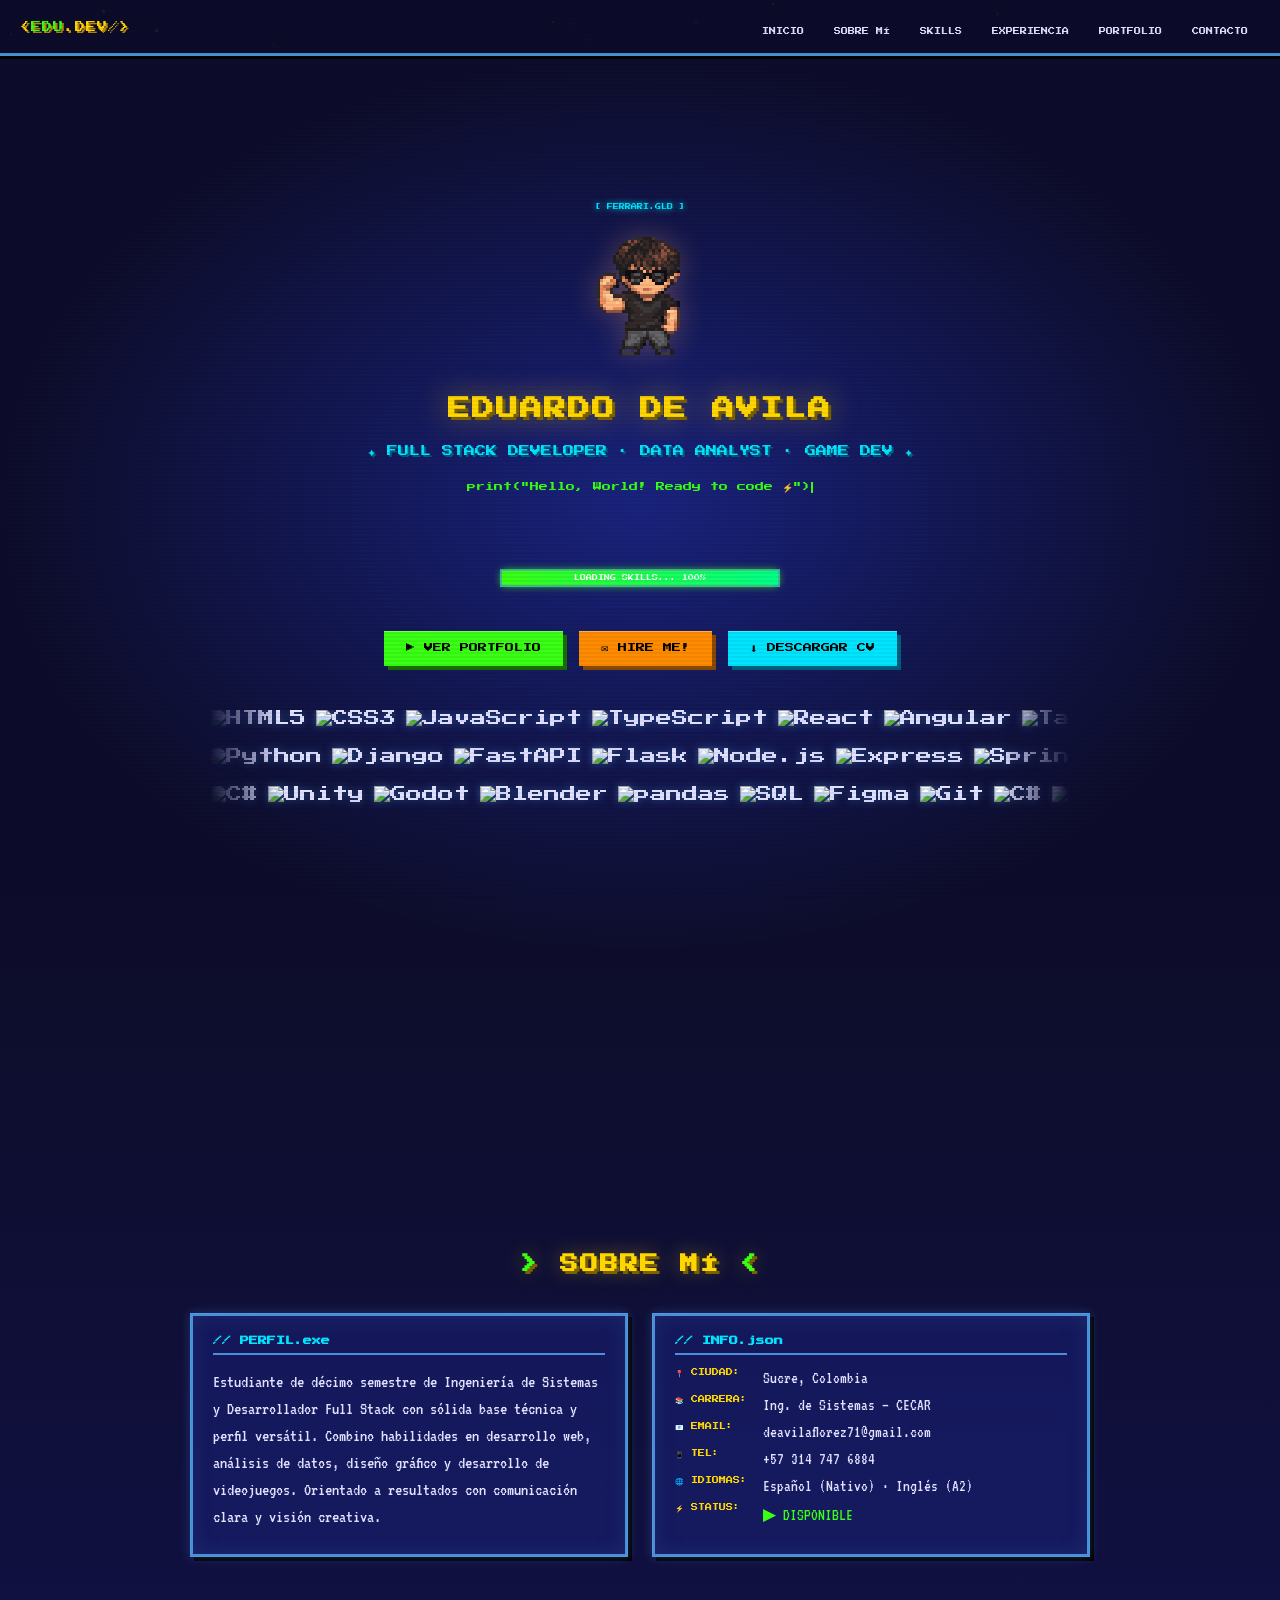
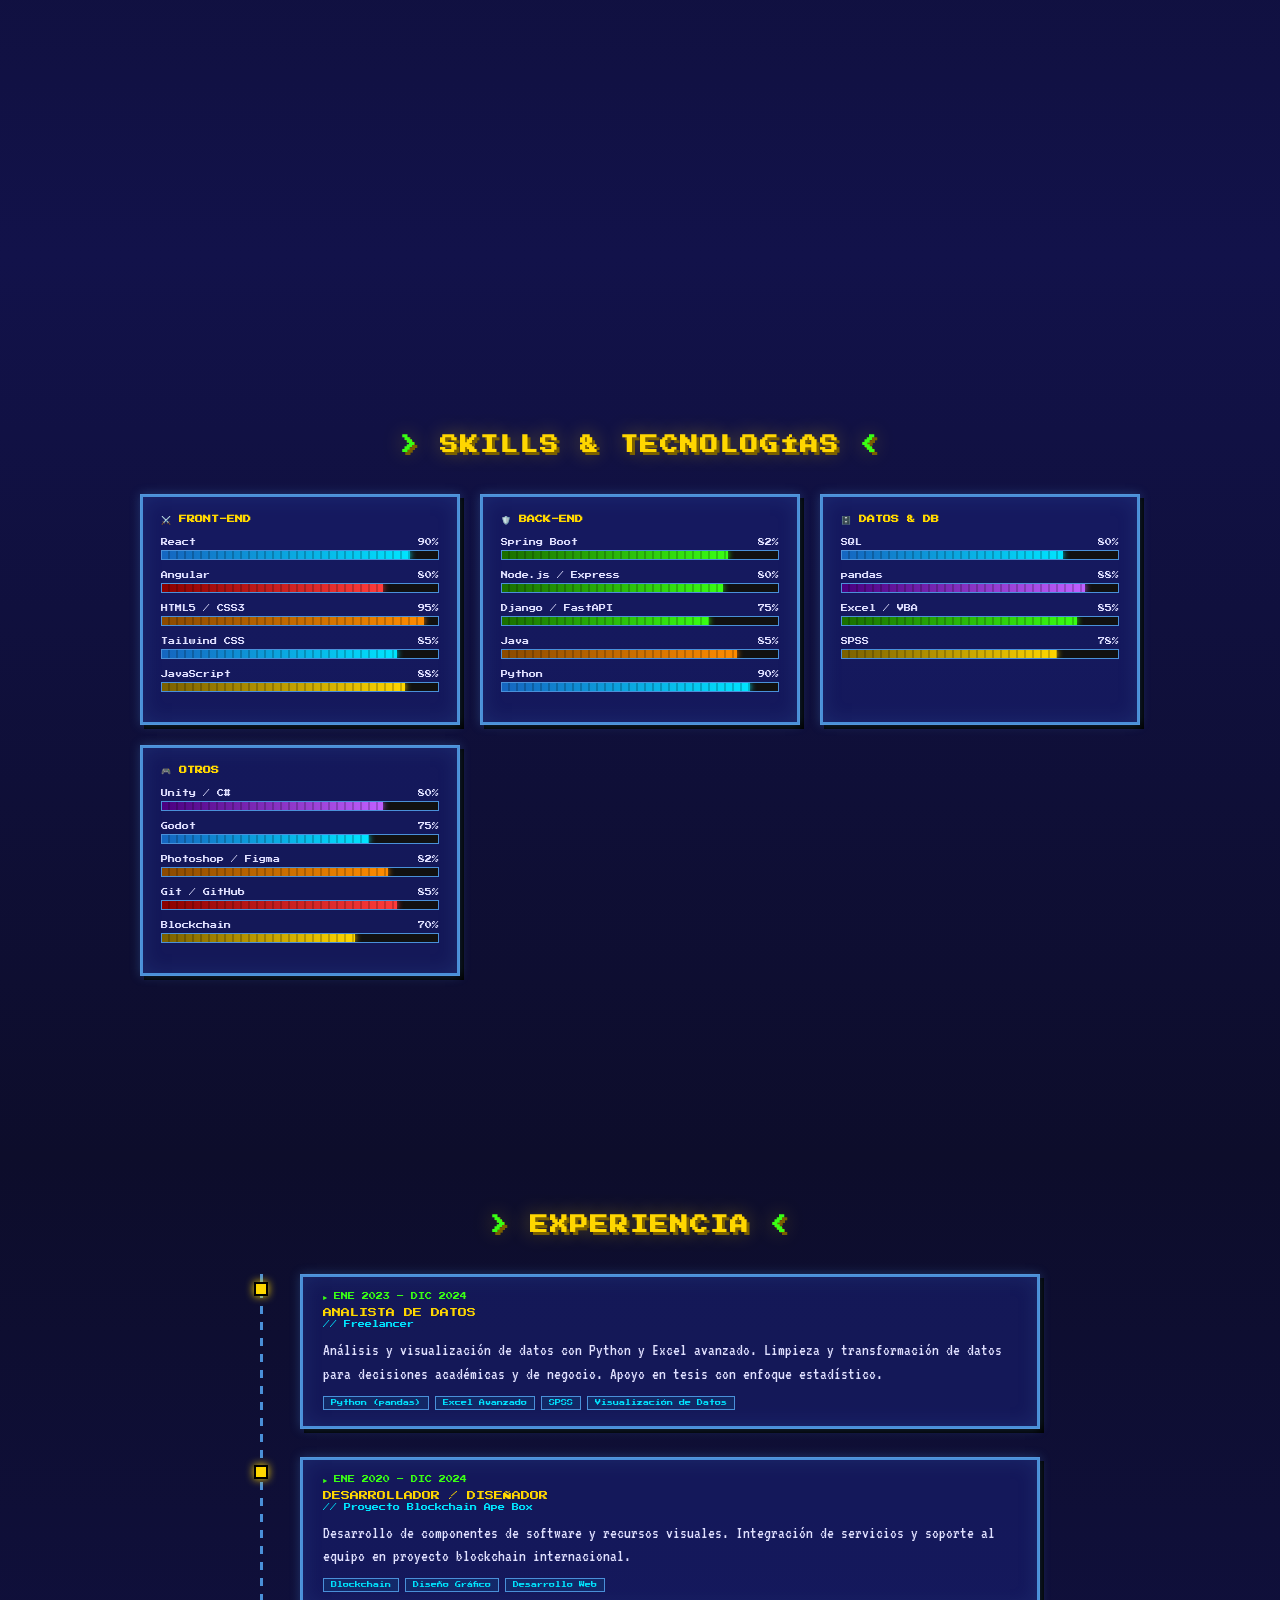
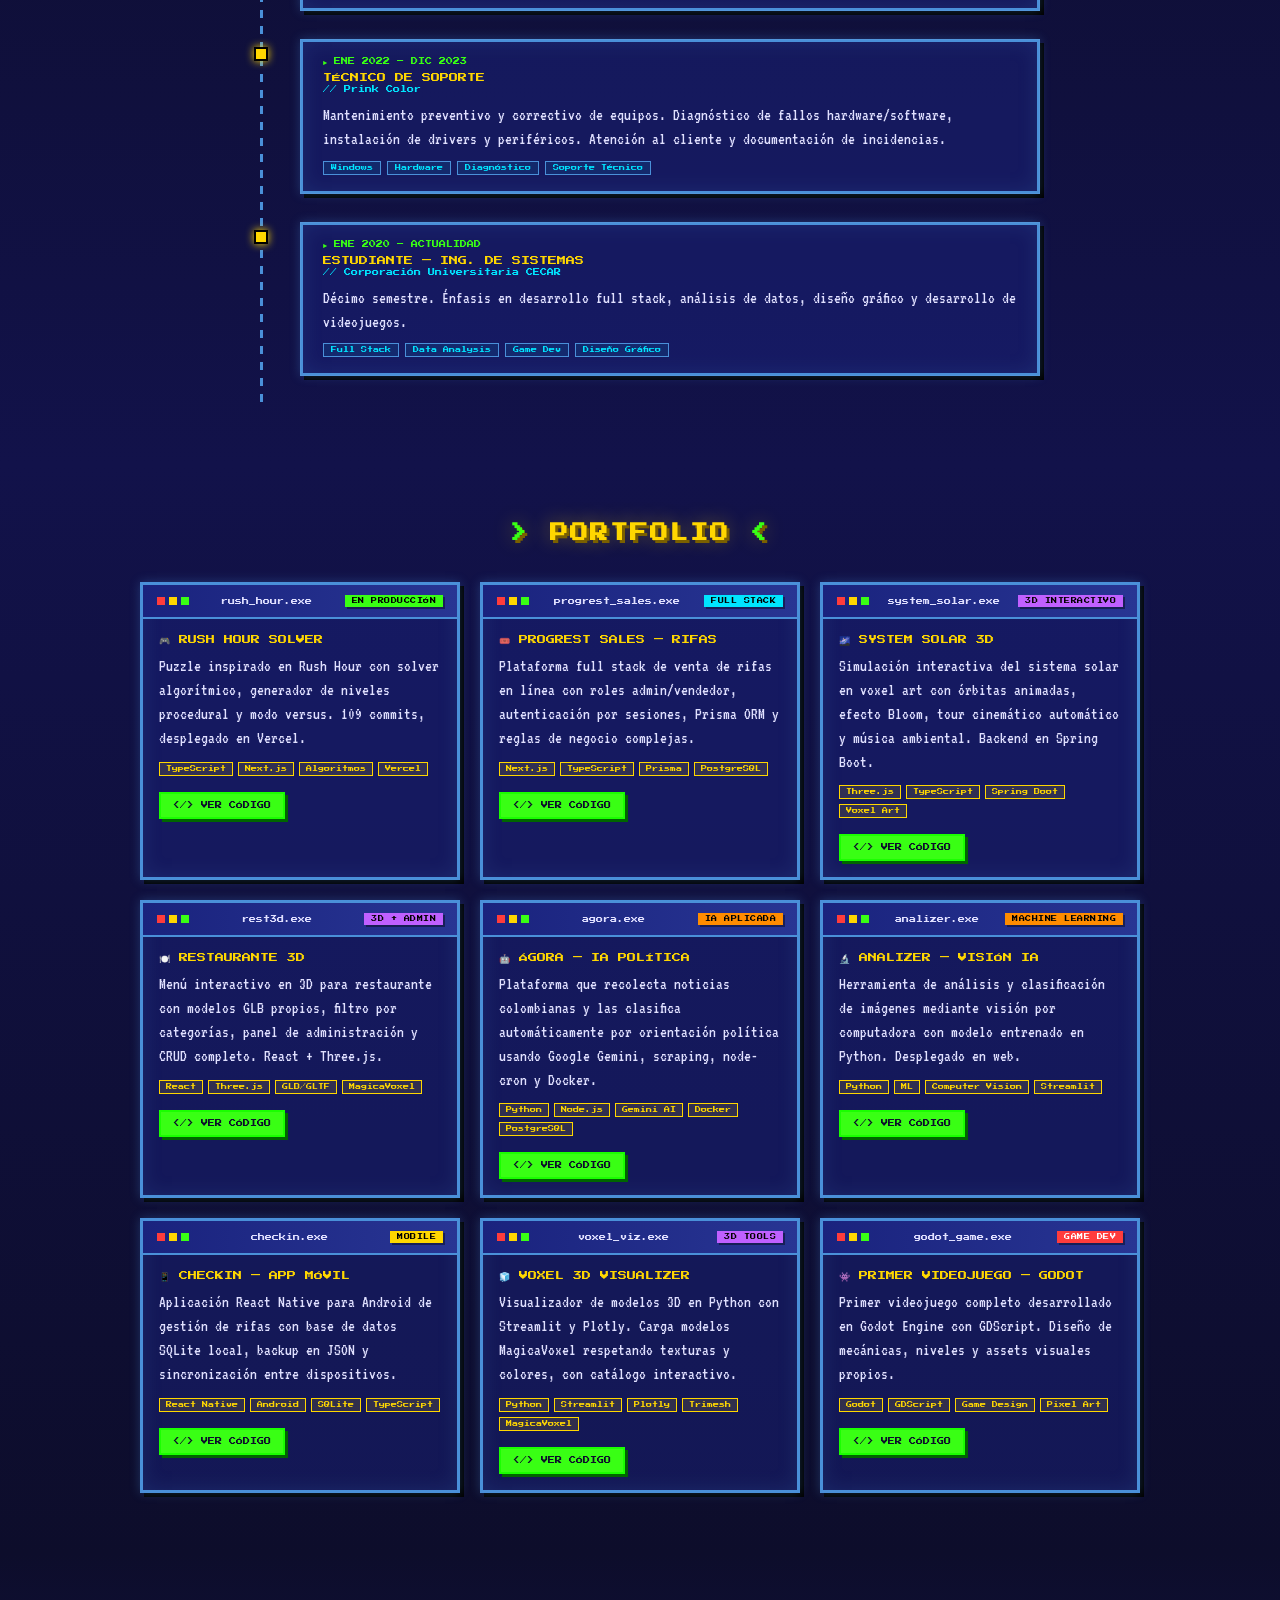
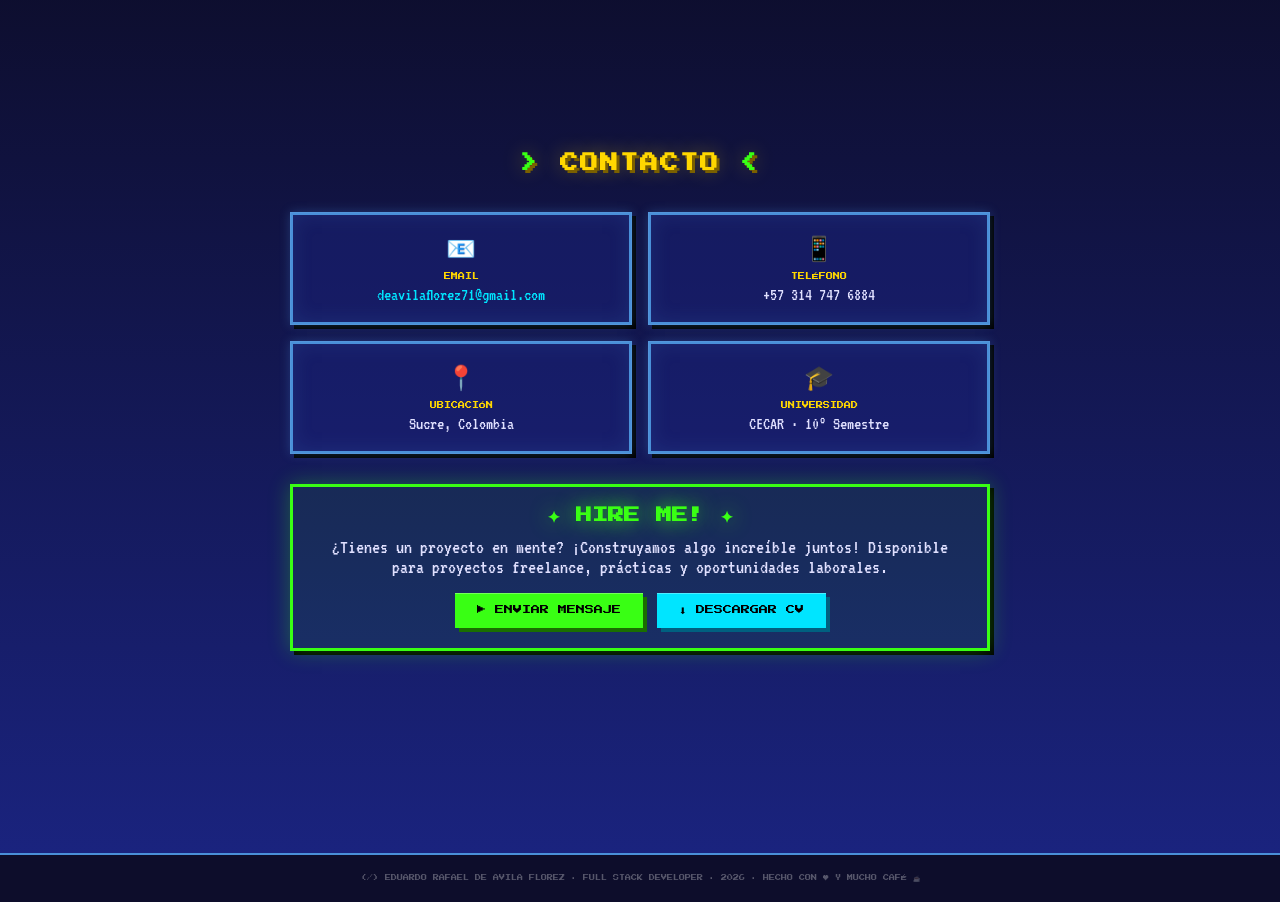
==== cv/index.html @ 5f631d1b "Add files via upload" ====
<!DOCTYPE html>
<html lang="es">
<head>
  <meta charset="UTF-8" />
  <meta name="viewport" content="width=device-width, initial-scale=1.0, viewport-fit=cover"/>
  <meta name="theme-color" content="#0d0d2b"/>
  <meta name="mobile-web-app-capable" content="yes"/>
  <meta name="apple-mobile-web-app-capable" content="yes"/>
  <meta name="apple-mobile-web-app-status-bar-style" content="black-translucent"/>
  <title>Eduardo De Avila | Full Stack Developer</title>
  <link rel="stylesheet" href="assets/css/style.css"/>
</head>
<body>

<!-- Starfield Canvas -->
<canvas id="stars-canvas"></canvas>

<!-- NAV -->
<nav>
  <div class="nav-logo">&lt;<span>EDU</span>.DEV/&gt;</div>
  <ul class="nav-links" id="nav-links">
    <li><a href="#hero">INICIO</a></li>
    <li><a href="#about">SOBRE MÍ</a></li>
    <li><a href="#skills">SKILLS</a></li>
    <li><a href="#experience">EXPERIENCIA</a></li>
    <li><a href="#portfolio">PORTFOLIO</a></li>
    <li><a href="#contact">CONTACTO</a></li>
  </ul>
  <!-- Botón hamburguesa (solo mobile) -->
  <button class="hamburger" id="hamburger" aria-label="Menú">
    <span></span><span></span><span></span>
  </button>
</nav>

<!-- Menú mobile desplegable -->
<div class="mobile-menu" id="mobile-menu">
  <a href="#hero"       class="mobile-link">INICIO</a>
  <a href="#about"      class="mobile-link">SOBRE MÍ</a>
  <a href="#skills"     class="mobile-link">SKILLS</a>
  <a href="#experience" class="mobile-link">EXPERIENCIA</a>
  <a href="#portfolio"  class="mobile-link">PORTFOLIO</a>
  <a href="#contact"    class="mobile-link">CONTACTO</a>
</div>

<main>

  <!-- ===== HERO ===== -->
  <section id="hero">

    <!-- Three.js canvas para modelos 3D flotantes -->
    <canvas id="three-canvas"></canvas>
    <div class="model-label" id="label-bikes"></div>
    <div class="model-label" id="label-ferrari">[ FERRARI.GLB ]</div>

    <!-- Pixel art character — Eduardo -->
    <img class="pixel-char" src="assets/images/pixelCharacter.png" alt="Eduardo pixel art character"/>

    <h1 class="hero-name">EDUARDO DE AVILA</h1>
    <p class="hero-title">✦ FULL STACK DEVELOPER · DATA ANALYST · GAME DEV ✦</p>

    <div style="overflow:hidden; max-width: 500px; margin: 0 auto 20px;">
      <p class="typewriter">print("Hello, World! Ready to code ⚡")</p>
    </div>

    <div class="loading-bar-container">
      <div class="loading-bar-fill"></div>
      <span class="loading-bar-text">LOADING SKILLS... 100%</span>
    </div>

    <div class="hero-buttons" style="margin-top: 28px;">
      <a href="#portfolio" class="btn-pixel btn-hire">▶ VER PORTFOLIO</a>
      <a href="#contact" class="btn-pixel btn-contact">✉ HIRE ME!</a>
      <a href="assets/Eduardo_De_Avila_CV_2026.pdf" download class="btn-pixel btn-cv">⬇ DESCARGAR CV</a>
    </div>

    <!-- Tech badges — scroll marquee infinito -->
    <div class="badges-wrapper">
      <div class="badges-track">

        <!-- Fila 1: Web & Front-end -->
        <div class="badge-row">
          <img src="https://img.shields.io/badge/HTML5-E34F26?style=for-the-badge&logo=html5&logoColor=white" alt="HTML5"/>
          <img src="https://img.shields.io/badge/CSS3-1572B6?style=for-the-badge&logo=css3&logoColor=white" alt="CSS3"/>
          <img src="https://img.shields.io/badge/JavaScript-F7DF1E?style=for-the-badge&logo=javascript&logoColor=black" alt="JavaScript"/>
          <img src="https://img.shields.io/badge/TypeScript-3178C6?style=for-the-badge&logo=typescript&logoColor=white" alt="TypeScript"/>
          <img src="https://img.shields.io/badge/React-20232A?style=for-the-badge&logo=react&logoColor=61DAFB" alt="React"/>
          <img src="https://img.shields.io/badge/Angular-DD0031?style=for-the-badge&logo=angular&logoColor=white" alt="Angular"/>
          <img src="https://img.shields.io/badge/Tailwind_CSS-38B2AC?style=for-the-badge&logo=tailwind-css&logoColor=white" alt="Tailwind"/>
          <img src="https://img.shields.io/badge/Three.js-000000?style=for-the-badge&logo=three.js&logoColor=white" alt="Three.js"/>
          <!-- duplicado para loop continuo -->
          <img src="https://img.shields.io/badge/HTML5-E34F26?style=for-the-badge&logo=html5&logoColor=white" alt="HTML5"/>
          <img src="https://img.shields.io/badge/CSS3-1572B6?style=for-the-badge&logo=css3&logoColor=white" alt="CSS3"/>
          <img src="https://img.shields.io/badge/JavaScript-F7DF1E?style=for-the-badge&logo=javascript&logoColor=black" alt="JavaScript"/>
          <img src="https://img.shields.io/badge/TypeScript-3178C6?style=for-the-badge&logo=typescript&logoColor=white" alt="TypeScript"/>
          <img src="https://img.shields.io/badge/React-20232A?style=for-the-badge&logo=react&logoColor=61DAFB" alt="React"/>
          <img src="https://img.shields.io/badge/Angular-DD0031?style=for-the-badge&logo=angular&logoColor=white" alt="Angular"/>
          <img src="https://img.shields.io/badge/Tailwind_CSS-38B2AC?style=for-the-badge&logo=tailwind-css&logoColor=white" alt="Tailwind"/>
          <img src="https://img.shields.io/badge/Three.js-000000?style=for-the-badge&logo=three.js&logoColor=white" alt="Three.js"/>
        </div>

        <!-- Fila 2: Back-end & Python (dirección inversa) -->
        <div class="badge-row badge-row-reverse">
          <img src="https://img.shields.io/badge/Python-3776AB?style=for-the-badge&logo=python&logoColor=white" alt="Python"/>
          <img src="https://img.shields.io/badge/Django-092E20?style=for-the-badge&logo=django&logoColor=white" alt="Django"/>
          <img src="https://img.shields.io/badge/FastAPI-009688?style=for-the-badge&logo=fastapi&logoColor=white" alt="FastAPI"/>
          <img src="https://img.shields.io/badge/Flask-000000?style=for-the-badge&logo=flask&logoColor=white" alt="Flask"/>
          <img src="https://img.shields.io/badge/Node.js-339933?style=for-the-badge&logo=nodedotjs&logoColor=white" alt="Node.js"/>
          <img src="https://img.shields.io/badge/Express.js-404D59?style=for-the-badge&logo=express&logoColor=white" alt="Express"/>
          <img src="https://img.shields.io/badge/Spring_Boot-6DB33F?style=for-the-badge&logo=spring-boot&logoColor=white" alt="Spring Boot"/>
          <img src="https://img.shields.io/badge/Java-ED8B00?style=for-the-badge&logo=openjdk&logoColor=white" alt="Java"/>
          <!-- duplicado -->
          <img src="https://img.shields.io/badge/Python-3776AB?style=for-the-badge&logo=python&logoColor=white" alt="Python"/>
          <img src="https://img.shields.io/badge/Django-092E20?style=for-the-badge&logo=django&logoColor=white" alt="Django"/>
          <img src="https://img.shields.io/badge/FastAPI-009688?style=for-the-badge&logo=fastapi&logoColor=white" alt="FastAPI"/>
          <img src="https://img.shields.io/badge/Flask-000000?style=for-the-badge&logo=flask&logoColor=white" alt="Flask"/>
          <img src="https://img.shields.io/badge/Node.js-339933?style=for-the-badge&logo=nodedotjs&logoColor=white" alt="Node.js"/>
          <img src="https://img.shields.io/badge/Express.js-404D59?style=for-the-badge&logo=express&logoColor=white" alt="Express"/>
          <img src="https://img.shields.io/badge/Spring_Boot-6DB33F?style=for-the-badge&logo=spring-boot&logoColor=white" alt="Spring Boot"/>
          <img src="https://img.shields.io/badge/Java-ED8B00?style=for-the-badge&logo=openjdk&logoColor=white" alt="Java"/>
        </div>

        <!-- Fila 3: Game Dev, Datos & Diseño -->
        <div class="badge-row">
          <img src="https://img.shields.io/badge/C%23-239120?style=for-the-badge&logo=csharp&logoColor=white" alt="C#"/>
          <img src="https://img.shields.io/badge/Unity-100000?style=for-the-badge&logo=unity&logoColor=white" alt="Unity"/>
          <img src="https://img.shields.io/badge/Godot-478CBF?style=for-the-badge&logo=godot-engine&logoColor=white" alt="Godot"/>
          <img src="https://img.shields.io/badge/Blender-F5792A?style=for-the-badge&logo=blender&logoColor=white" alt="Blender"/>
          <img src="https://img.shields.io/badge/pandas-150458?style=for-the-badge&logo=pandas&logoColor=white" alt="pandas"/>
          <img src="https://img.shields.io/badge/SQL-4479A1?style=for-the-badge&logo=mysql&logoColor=white" alt="SQL"/>
          <img src="https://img.shields.io/badge/Figma-F24E1E?style=for-the-badge&logo=figma&logoColor=white" alt="Figma"/>
          <img src="https://img.shields.io/badge/Git-F05032?style=for-the-badge&logo=git&logoColor=white" alt="Git"/>
          <!-- duplicado -->
          <img src="https://img.shields.io/badge/C%23-239120?style=for-the-badge&logo=csharp&logoColor=white" alt="C#"/>
          <img src="https://img.shields.io/badge/Unity-100000?style=for-the-badge&logo=unity&logoColor=white" alt="Unity"/>
          <img src="https://img.shields.io/badge/Godot-478CBF?style=for-the-badge&logo=godot-engine&logoColor=white" alt="Godot"/>
          <img src="https://img.shields.io/badge/Blender-F5792A?style=for-the-badge&logo=blender&logoColor=white" alt="Blender"/>
          <img src="https://img.shields.io/badge/pandas-150458?style=for-the-badge&logo=pandas&logoColor=white" alt="pandas"/>
          <img src="https://img.shields.io/badge/SQL-4479A1?style=for-the-badge&logo=mysql&logoColor=white" alt="SQL"/>
          <img src="https://img.shields.io/badge/Figma-F24E1E?style=for-the-badge&logo=figma&logoColor=white" alt="Figma"/>
          <img src="https://img.shields.io/badge/Git-F05032?style=for-the-badge&logo=git&logoColor=white" alt="Git"/>
        </div>

      </div>
    </div>
  </section>

  <!-- ===== ABOUT ===== -->
  <section id="about">
    <h2 class="section-title reveal">SOBRE MÍ</h2>

    <div class="about-grid">
      <div class="pixel-panel about-card reveal">
        <h3>// PERFIL.exe</h3>
        <p>
          Estudiante de décimo semestre de Ingeniería de Sistemas y Desarrollador Full Stack con sólida base técnica y perfil versátil. Combino habilidades en desarrollo web, análisis de datos, diseño gráfico y desarrollo de videojuegos. Orientado a resultados con comunicación clara y visión creativa.
        </p>
      </div>

      <div class="pixel-panel about-card reveal">
        <h3>// INFO.json</h3>
        <div class="info-row">
          <span class="info-label">📍 CIUDAD:</span>
          <span class="info-value">Sucre, Colombia</span>
        </div>
        <div class="info-row">
          <span class="info-label">📚 CARRERA:</span>
          <span class="info-value">Ing. de Sistemas — CECAR</span>
        </div>
        <div class="info-row">
          <span class="info-label">📧 EMAIL:</span>
          <span class="info-value">deavilaflorez71@gmail.com</span>
        </div>
        <div class="info-row">
          <span class="info-label">📱 TEL:</span>
          <span class="info-value">+57 314 747 6884</span>
        </div>
        <div class="info-row">
          <span class="info-label">🌐 IDIOMAS:</span>
          <span class="info-value">Español (Nativo) · Inglés (A2)</span>
        </div>
        <div class="info-row">
          <span class="info-label">⚡ STATUS:</span>
          <span class="info-value" style="color:var(--pixel-green);">▶ DISPONIBLE</span>
        </div>
      </div>
    </div>
  </section>

  <!-- ===== SKILLS ===== -->
  <section id="skills">
    <h2 class="section-title reveal">SKILLS &amp; TECNOLOGÍAS</h2>

    <div class="skills-grid">

      <div class="pixel-panel skill-category reveal">
        <h3>⚔️ FRONT-END</h3>
        <div class="skill-item">
          <div class="skill-name"><span>React</span><span>90%</span></div>
          <div class="skill-bar"><div class="skill-fill fill-blue" data-width="90"></div></div>
        </div>
        <div class="skill-item">
          <div class="skill-name"><span>Angular</span><span>80%</span></div>
          <div class="skill-bar"><div class="skill-fill fill-red" data-width="80"></div></div>
        </div>
        <div class="skill-item">
          <div class="skill-name"><span>HTML5 / CSS3</span><span>95%</span></div>
          <div class="skill-bar"><div class="skill-fill fill-orange" data-width="95"></div></div>
        </div>
        <div class="skill-item">
          <div class="skill-name"><span>Tailwind CSS</span><span>85%</span></div>
          <div class="skill-bar"><div class="skill-fill fill-blue" data-width="85"></div></div>
        </div>
        <div class="skill-item">
          <div class="skill-name"><span>JavaScript</span><span>88%</span></div>
          <div class="skill-bar"><div class="skill-fill fill-yellow" data-width="88"></div></div>
        </div>
      </div>

      <div class="pixel-panel skill-category reveal">
        <h3>🛡️ BACK-END</h3>
        <div class="skill-item">
          <div class="skill-name"><span>Spring Boot</span><span>82%</span></div>
          <div class="skill-bar"><div class="skill-fill fill-green" data-width="82"></div></div>
        </div>
        <div class="skill-item">
          <div class="skill-name"><span>Node.js / Express</span><span>80%</span></div>
          <div class="skill-bar"><div class="skill-fill fill-green" data-width="80"></div></div>
        </div>
        <div class="skill-item">
          <div class="skill-name"><span>Django / FastAPI</span><span>75%</span></div>
          <div class="skill-bar"><div class="skill-fill fill-green" data-width="75"></div></div>
        </div>
        <div class="skill-item">
          <div class="skill-name"><span>Java</span><span>85%</span></div>
          <div class="skill-bar"><div class="skill-fill fill-orange" data-width="85"></div></div>
        </div>
        <div class="skill-item">
          <div class="skill-name"><span>Python</span><span>90%</span></div>
          <div class="skill-bar"><div class="skill-fill fill-blue" data-width="90"></div></div>
        </div>
      </div>

      <div class="pixel-panel skill-category reveal">
        <h3>🗄️ DATOS &amp; DB</h3>
        <div class="skill-item">
          <div class="skill-name"><span>SQL</span><span>80%</span></div>
          <div class="skill-bar"><div class="skill-fill fill-blue" data-width="80"></div></div>
        </div>
        <div class="skill-item">
          <div class="skill-name"><span>pandas</span><span>88%</span></div>
          <div class="skill-bar"><div class="skill-fill fill-purple" data-width="88"></div></div>
        </div>
        <div class="skill-item">
          <div class="skill-name"><span>Excel / VBA</span><span>85%</span></div>
          <div class="skill-bar"><div class="skill-fill fill-green" data-width="85"></div></div>
        </div>
        <div class="skill-item">
          <div class="skill-name"><span>SPSS</span><span>78%</span></div>
          <div class="skill-bar"><div class="skill-fill fill-yellow" data-width="78"></div></div>
        </div>
      </div>

      <div class="pixel-panel skill-category reveal">
        <h3>🎮 OTROS</h3>
        <div class="skill-item">
          <div class="skill-name"><span>Unity / C#</span><span>80%</span></div>
          <div class="skill-bar"><div class="skill-fill fill-purple" data-width="80"></div></div>
        </div>
        <div class="skill-item">
          <div class="skill-name"><span>Godot</span><span>75%</span></div>
          <div class="skill-bar"><div class="skill-fill fill-blue" data-width="75"></div></div>
        </div>
        <div class="skill-item">
          <div class="skill-name"><span>Photoshop / Figma</span><span>82%</span></div>
          <div class="skill-bar"><div class="skill-fill fill-orange" data-width="82"></div></div>
        </div>
        <div class="skill-item">
          <div class="skill-name"><span>Git / GitHub</span><span>85%</span></div>
          <div class="skill-bar"><div class="skill-fill fill-red" data-width="85"></div></div>
        </div>
        <div class="skill-item">
          <div class="skill-name"><span>Blockchain</span><span>70%</span></div>
          <div class="skill-bar"><div class="skill-fill fill-yellow" data-width="70"></div></div>
        </div>
      </div>

    </div>
  </section>

  <!-- ===== EXPERIENCE ===== -->
  <section id="experience">
    <h2 class="section-title reveal">EXPERIENCIA</h2>

    <div class="timeline">

      <div class="timeline-item reveal">
        <div class="timeline-dot"></div>
        <div class="pixel-panel timeline-card">
          <div class="timeline-date">► ENE 2023 – DIC 2024</div>
          <div class="timeline-role">ANALISTA DE DATOS</div>
          <div class="timeline-company">// Freelancer</div>
          <p class="timeline-desc">Análisis y visualización de datos con Python y Excel avanzado. Limpieza y transformación de datos para decisiones académicas y de negocio. Apoyo en tesis con enfoque estadístico.</p>
          <div class="tag-list">
            <span class="tag">Python (pandas)</span>
            <span class="tag">Excel Avanzado</span>
            <span class="tag">SPSS</span>
            <span class="tag">Visualización de Datos</span>
          </div>
        </div>
      </div>

      <div class="timeline-item reveal">
        <div class="timeline-dot"></div>
        <div class="pixel-panel timeline-card">
          <div class="timeline-date">► ENE 2020 – DIC 2024</div>
          <div class="timeline-role">DESARROLLADOR / DISEÑADOR</div>
          <div class="timeline-company">// Proyecto Blockchain Ape Box</div>
          <p class="timeline-desc">Desarrollo de componentes de software y recursos visuales. Integración de servicios y soporte al equipo en proyecto blockchain internacional.</p>
          <div class="tag-list">
            <span class="tag">Blockchain</span>
            <span class="tag">Diseño Gráfico</span>
            <span class="tag">Desarrollo Web</span>
          </div>
        </div>
      </div>

      <div class="timeline-item reveal">
        <div class="timeline-dot"></div>
        <div class="pixel-panel timeline-card">
          <div class="timeline-date">► ENE 2022 – DIC 2023</div>
          <div class="timeline-role">TÉCNICO DE SOPORTE</div>
          <div class="timeline-company">// Prink Color</div>
          <p class="timeline-desc">Mantenimiento preventivo y correctivo de equipos. Diagnóstico de fallos hardware/software, instalación de drivers y periféricos. Atención al cliente y documentación de incidencias.</p>
          <div class="tag-list">
            <span class="tag">Windows</span>
            <span class="tag">Hardware</span>
            <span class="tag">Diagnóstico</span>
            <span class="tag">Soporte Técnico</span>
          </div>
        </div>
      </div>

      <div class="timeline-item reveal">
        <div class="timeline-dot"></div>
        <div class="pixel-panel timeline-card">
          <div class="timeline-date">► ENE 2020 – ACTUALIDAD</div>
          <div class="timeline-role">ESTUDIANTE — ING. DE SISTEMAS</div>
          <div class="timeline-company">// Corporación Universitaria CECAR</div>
          <p class="timeline-desc">Décimo semestre. Énfasis en desarrollo full stack, análisis de datos, diseño gráfico y desarrollo de videojuegos.</p>
          <div class="tag-list">
            <span class="tag">Full Stack</span>
            <span class="tag">Data Analysis</span>
            <span class="tag">Game Dev</span>
            <span class="tag">Diseño Gráfico</span>
          </div>
        </div>
      </div>

    </div>
  </section>

  <!-- ===== PORTFOLIO ===== -->
  <section id="portfolio">
    <h2 class="section-title reveal">PORTFOLIO</h2>


    <div class="projects-grid">

      <div class="pixel-panel project-card reveal">
        <div class="project-header">
          <div class="project-dots">
            <div class="dot dot-red"></div>
            <div class="dot dot-yellow"></div>
            <div class="dot dot-green"></div>
          </div>
          <div class="project-title-bar">rush_hour.exe</div>
          <span class="project-badge" style="background:#39FF14;color:#000">EN PRODUCCIÓN</span>
        </div>
        <div class="project-body">
          <div class="project-name">🎮 RUSH HOUR SOLVER</div>
          <p class="project-desc">Puzzle inspirado en Rush Hour con solver algorítmico, generador de niveles procedural y modo versus. 109 commits, desplegado en Vercel.</p>
          <div class="project-tech">
            <span class="tech-tag">TypeScript</span><span class="tech-tag">Next.js</span><span class="tech-tag">Algoritmos</span><span class="tech-tag">Vercel</span>
          </div>
          <a href="https://github.com/vanguardfisherman/rush_hour" target="_blank" class="btn-github">&#60;/&#62; VER CÓDIGO</a>
        </div>
      </div>

      <div class="pixel-panel project-card reveal">
        <div class="project-header">
          <div class="project-dots">
            <div class="dot dot-red"></div>
            <div class="dot dot-yellow"></div>
            <div class="dot dot-green"></div>
          </div>
          <div class="project-title-bar">progrest_sales.exe</div>
          <span class="project-badge" style="background:#00e5ff;color:#000">FULL STACK</span>
        </div>
        <div class="project-body">
          <div class="project-name">🎟️ PROGREST SALES — RIFAS</div>
          <p class="project-desc">Plataforma full stack de venta de rifas en línea con roles admin/vendedor, autenticación por sesiones, Prisma ORM y reglas de negocio complejas.</p>
          <div class="project-tech">
            <span class="tech-tag">Next.js</span><span class="tech-tag">TypeScript</span><span class="tech-tag">Prisma</span><span class="tech-tag">PostgreSQL</span>
          </div>
          <a href="https://github.com/vanguardfisherman/progrest-sales" target="_blank" class="btn-github">&#60;/&#62; VER CÓDIGO</a>
        </div>
      </div>

      <div class="pixel-panel project-card reveal">
        <div class="project-header">
          <div class="project-dots">
            <div class="dot dot-red"></div>
            <div class="dot dot-yellow"></div>
            <div class="dot dot-green"></div>
          </div>
          <div class="project-title-bar">system_solar.exe</div>
          <span class="project-badge" style="background:#c060ff;color:#000">3D INTERACTIVO</span>
        </div>
        <div class="project-body">
          <div class="project-name">🌌 SYSTEM SOLAR 3D</div>
          <p class="project-desc">Simulación interactiva del sistema solar en voxel art con órbitas animadas, efecto Bloom, tour cinemático automático y música ambiental. Backend en Spring Boot.</p>
          <div class="project-tech">
            <span class="tech-tag">Three.js</span><span class="tech-tag">TypeScript</span><span class="tech-tag">Spring Boot</span><span class="tech-tag">Voxel Art</span>
          </div>
          <a href="https://github.com/vanguardfisherman/systemsolar" target="_blank" class="btn-github">&#60;/&#62; VER CÓDIGO</a>
        </div>
      </div>

      <div class="pixel-panel project-card reveal">
        <div class="project-header">
          <div class="project-dots">
            <div class="dot dot-red"></div>
            <div class="dot dot-yellow"></div>
            <div class="dot dot-green"></div>
          </div>
          <div class="project-title-bar">rest3d.exe</div>
          <span class="project-badge" style="background:#c060ff;color:#000">3D + ADMIN</span>
        </div>
        <div class="project-body">
          <div class="project-name">🍽️ RESTAURANTE 3D</div>
          <p class="project-desc">Menú interactivo en 3D para restaurante con modelos GLB propios, filtro por categorías, panel de administración y CRUD completo. React + Three.js.</p>
          <div class="project-tech">
            <span class="tech-tag">React</span><span class="tech-tag">Three.js</span><span class="tech-tag">GLB/GLTF</span><span class="tech-tag">MagicaVoxel</span>
          </div>
          <a href="https://github.com/vanguardfisherman/rest3D" target="_blank" class="btn-github">&#60;/&#62; VER CÓDIGO</a>
        </div>
      </div>

      <div class="pixel-panel project-card reveal">
        <div class="project-header">
          <div class="project-dots">
            <div class="dot dot-red"></div>
            <div class="dot dot-yellow"></div>
            <div class="dot dot-green"></div>
          </div>
          <div class="project-title-bar">agora.exe</div>
          <span class="project-badge" style="background:#FF8C00;color:#000">IA APLICADA</span>
        </div>
        <div class="project-body">
          <div class="project-name">🤖 ÁGORA — IA POLÍTICA</div>
          <p class="project-desc">Plataforma que recolecta noticias colombianas y las clasifica automáticamente por orientación política usando Google Gemini, scraping, node-cron y Docker.</p>
          <div class="project-tech">
            <span class="tech-tag">Python</span><span class="tech-tag">Node.js</span><span class="tech-tag">Gemini AI</span><span class="tech-tag">Docker</span><span class="tech-tag">PostgreSQL</span>
          </div>
          <a href="https://github.com/vanguardfisherman/Agora" target="_blank" class="btn-github">&#60;/&#62; VER CÓDIGO</a>
        </div>
      </div>

      <div class="pixel-panel project-card reveal">
        <div class="project-header">
          <div class="project-dots">
            <div class="dot dot-red"></div>
            <div class="dot dot-yellow"></div>
            <div class="dot dot-green"></div>
          </div>
          <div class="project-title-bar">analizer.exe</div>
          <span class="project-badge" style="background:#FF8C00;color:#000">MACHINE LEARNING</span>
        </div>
        <div class="project-body">
          <div class="project-name">🔬 ANALIZER — VISIÓN IA</div>
          <p class="project-desc">Herramienta de análisis y clasificación de imágenes mediante visión por computadora con modelo entrenado en Python. Desplegado en web.</p>
          <div class="project-tech">
            <span class="tech-tag">Python</span><span class="tech-tag">ML</span><span class="tech-tag">Computer Vision</span><span class="tech-tag">Streamlit</span>
          </div>
          <a href="https://github.com/vanguardfisherman/analizer" target="_blank" class="btn-github">&#60;/&#62; VER CÓDIGO</a>
        </div>
      </div>

      <div class="pixel-panel project-card reveal">
        <div class="project-header">
          <div class="project-dots">
            <div class="dot dot-red"></div>
            <div class="dot dot-yellow"></div>
            <div class="dot dot-green"></div>
          </div>
          <div class="project-title-bar">checkin.exe</div>
          <span class="project-badge" style="background:#FFD700;color:#000">MOBILE</span>
        </div>
        <div class="project-body">
          <div class="project-name">📱 CHECKIN — APP MÓVIL</div>
          <p class="project-desc">Aplicación React Native para Android de gestión de rifas con base de datos SQLite local, backup en JSON y sincronización entre dispositivos.</p>
          <div class="project-tech">
            <span class="tech-tag">React Native</span><span class="tech-tag">Android</span><span class="tech-tag">SQLite</span><span class="tech-tag">TypeScript</span>
          </div>
          <a href="https://github.com/vanguardfisherman/checkin" target="_blank" class="btn-github">&#60;/&#62; VER CÓDIGO</a>
        </div>
      </div>

      <div class="pixel-panel project-card reveal">
        <div class="project-header">
          <div class="project-dots">
            <div class="dot dot-red"></div>
            <div class="dot dot-yellow"></div>
            <div class="dot dot-green"></div>
          </div>
          <div class="project-title-bar">voxel_viz.exe</div>
          <span class="project-badge" style="background:#c060ff;color:#000">3D TOOLS</span>
        </div>
        <div class="project-body">
          <div class="project-name">🧊 VOXEL 3D VISUALIZER</div>
          <p class="project-desc">Visualizador de modelos 3D en Python con Streamlit y Plotly. Carga modelos MagicaVoxel respetando texturas y colores, con catálogo interactivo.</p>
          <div class="project-tech">
            <span class="tech-tag">Python</span><span class="tech-tag">Streamlit</span><span class="tech-tag">Plotly</span><span class="tech-tag">Trimesh</span><span class="tech-tag">MagicaVoxel</span>
          </div>
          <a href="https://github.com/vanguardfisherman/virtual-3d-object-visualizer" target="_blank" class="btn-github">&#60;/&#62; VER CÓDIGO</a>
        </div>
      </div>

      <div class="pixel-panel project-card reveal">
        <div class="project-header">
          <div class="project-dots">
            <div class="dot dot-red"></div>
            <div class="dot dot-yellow"></div>
            <div class="dot dot-green"></div>
          </div>
          <div class="project-title-bar">godot_game.exe</div>
          <span class="project-badge" style="background:#ff3c3c;color:#fff">GAME DEV</span>
        </div>
        <div class="project-body">
          <div class="project-name">👾 PRIMER VIDEOJUEGO — GODOT</div>
          <p class="project-desc">Primer videojuego completo desarrollado en Godot Engine con GDScript. Diseño de mecánicas, niveles y assets visuales propios.</p>
          <div class="project-tech">
            <span class="tech-tag">Godot</span><span class="tech-tag">GDScript</span><span class="tech-tag">Game Design</span><span class="tech-tag">Pixel Art</span>
          </div>
          <a href="https://github.com/vanguardfisherman/tutorial-game" target="_blank" class="btn-github">&#60;/&#62; VER CÓDIGO</a>
        </div>
      </div>

    </div>
  </section>

  <!-- ===== CONTACT ===== -->
  <section id="contact">
    <h2 class="section-title reveal">CONTACTO</h2>

    <div class="contact-inner">
      <div class="contact-grid reveal">
        <div class="pixel-panel contact-card">
          <span class="contact-icon">📧</span>
          <div class="contact-label">EMAIL</div>
          <div class="contact-value">
            <a href="mailto:deavilaflorez71@gmail.com">deavilaflorez71@gmail.com</a>
          </div>
        </div>
        <div class="pixel-panel contact-card">
          <span class="contact-icon">📱</span>
          <div class="contact-label">TELÉFONO</div>
          <div class="contact-value">+57 314 747 6884</div>
        </div>
        <div class="pixel-panel contact-card">
          <span class="contact-icon">📍</span>
          <div class="contact-label">UBICACIÓN</div>
          <div class="contact-value">Sucre, Colombia</div>
        </div>
        <div class="pixel-panel contact-card">
          <span class="contact-icon">🎓</span>
          <div class="contact-label">UNIVERSIDAD</div>
          <div class="contact-value">CECAR · 10° Semestre</div>
        </div>
      </div>

      <div class="hire-banner reveal">
        <h2>✦ HIRE ME! ✦</h2>
        <p>¿Tienes un proyecto en mente? ¡Construyamos algo increíble juntos! Disponible para proyectos freelance, prácticas y oportunidades laborales.</p>
        <div style="display:flex;gap:14px;flex-wrap:wrap;justify-content:center;margin-top:8px;">
          <a href="mailto:deavilaflorez71@gmail.com" class="btn-pixel btn-hire">▶ ENVIAR MENSAJE</a>
          <a href="assets/Eduardo_De_Avila_CV_2026.pdf" download class="btn-pixel btn-cv">⬇ DESCARGAR CV</a>
        </div>
      </div>
    </div>
  </section>

</main>

<footer>
  &lt;/&gt; EDUARDO RAFAEL DE AVILA FLOREZ · FULL STACK DEVELOPER · 2026 · HECHO CON ♥ Y MUCHO CAFÉ ☕
</footer>



<!-- ===== THREE.JS — MODELOS 3D FLOTANTES ===== -->




<!-- Three.js CDN -->
<script src="https://cdnjs.cloudflare.com/ajax/libs/three.js/r128/three.min.js"></script>
<script src="https://cdn.jsdelivr.net/npm/three@0.128.0/examples/js/loaders/GLTFLoader.js"></script>
<!-- App scripts -->
<script src="assets/js/main.js"></script>
</body>
</html>
---- cv/assets/css/style.css ----
@import url('https://fonts.googleapis.com/css2?family=Press+Start+2P&family=VT323:wght@400&display=swap');

    :root {
      --pixel-yellow: #FFD700;
      --pixel-blue: #1a237e;
      --pixel-dark: #0d0d2b;
      --pixel-mid: #1b1b4b;
      --pixel-border: #4a90d9;
      --pixel-green: #39FF14;
      --pixel-red: #ff3c3c;
      --pixel-orange: #FF8C00;
      --pixel-cyan: #00e5ff;
      --pixel-white: #e0e0ff;
      --star-color: rgba(255,255,255,0.8);
    }

    * { box-sizing: border-box; margin: 0; padding: 0; }

    body {
      background-color: var(--pixel-dark);
      color: var(--pixel-white);
      font-family: 'Press Start 2P', monospace;
      overflow-x: hidden;
      cursor: url("data:image/svg+xml,%3Csvg xmlns='http://www.w3.org/2000/svg' width='20' height='20'%3E%3Cpolygon points='0,0 0,16 4,12 7,19 9,18 6,11 11,11' fill='white' stroke='black' stroke-width='1'/%3E%3C/svg%3E"), auto;
    }

    /* Starfield */
    #stars-canvas {
      position: fixed;
      top: 0; left: 0;
      width: 100%; height: 100%;
      z-index: 0;
      pointer-events: none;
    }

    /* Scanlines overlay */
    body::after {
      content: '';
      position: fixed;
      top: 0; left: 0;
      width: 100%; height: 100%;
      background: repeating-linear-gradient(
        0deg,
        transparent,
        transparent 2px,
        rgba(0,0,0,0.05) 2px,
        rgba(0,0,0,0.05) 4px
      );
      pointer-events: none;
      z-index: 1000;
    }

    /* ===== NAV ===== */
    nav {
      position: fixed;
      top: 0; left: 0; right: 0;
      z-index: 999;
      background: rgba(13,13,43,0.95);
      border-bottom: 3px solid var(--pixel-border);
      padding: 0 20px;
      display: flex;
      align-items: center;
      justify-content: space-between;
      height: 56px;
      box-shadow: 0 3px 0 #000;
    }

    .nav-logo {
      font-family: 'Press Start 2P', monospace;
      font-size: 10px;
      color: var(--pixel-yellow);
      text-shadow: 2px 2px 0 #b8860b;
      letter-spacing: 1px;
    }
    .nav-logo span { color: var(--pixel-green); }

    .nav-links {
      display: flex;
      gap: 6px;
      list-style: none;
    }
    .nav-links a {
      font-family: 'Press Start 2P', monospace;
      font-size: 7px;
      color: var(--pixel-white);
      text-decoration: none;
      padding: 6px 10px;
      border: 2px solid transparent;
      transition: all 0.1s;
      image-rendering: pixelated;
    }
    .nav-links a:hover {
      color: var(--pixel-yellow);
      border-color: var(--pixel-yellow);
      background: rgba(255,215,0,0.1);
      box-shadow: 0 0 8px var(--pixel-yellow);
    }

    /* ===== MAIN WRAPPER ===== */
    main {
      position: relative;
      z-index: 2;
      padding-top: 56px;
    }

    section {
      min-height: 100vh;
      padding: 60px 20px;
      display: flex;
      flex-direction: column;
      align-items: center;
      justify-content: center;
    }

    /* ===== PIXEL PANEL ===== */
    .pixel-panel {
      border: 3px solid var(--pixel-border);
      background: rgba(26, 35, 126, 0.5);
      box-shadow:
        inset 0 0 20px rgba(74,144,217,0.15),
        0 0 10px rgba(74,144,217,0.3),
        4px 4px 0 #000;
      padding: 24px;
      image-rendering: pixelated;
      position: relative;
    }
    .pixel-panel::before {
      content: '';
      position: absolute;
      top: -3px; left: -3px; right: -3px; bottom: -3px;
      border: 1px solid rgba(255,255,255,0.05);
      pointer-events: none;
    }

    /* ===== SECTION TITLE ===== */
    .section-title {
      font-size: 18px;
      color: var(--pixel-yellow);
      text-shadow: 3px 3px 0 #7a6000, 0 0 20px rgba(255,215,0,0.4);
      margin-bottom: 40px;
      text-align: center;
      letter-spacing: 2px;
      position: relative;
    }
    .section-title::before { content: '> '; color: var(--pixel-green); }
    .section-title::after { content: ' <'; color: var(--pixel-green); }

    /* ===== HERO SECTION ===== */
    #hero {
      background: radial-gradient(ellipse at center, #1a237e 0%, #0d0d2b 70%);
      text-align: center;
      gap: 16px;
      position: relative;
      overflow: hidden;
      /* En desktop el hero ocupa el viewport completo */
      min-height: 100svh;
    }

    /* Three.js canvas — fondo del hero */
    #three-canvas {
      position: absolute;
      top: 0; left: 0;
      width: 100%; height: 100%;
      z-index: 1;
      pointer-events: none;
    }

    /* Todo el contenido del hero por encima del canvas 3D */
    #hero > *:not(#three-canvas) {
      position: relative;
      z-index: 2;
    }

    /* Label 3D debajo de cada modelo */
    .model-label {
      position: absolute;
      font-size: 6px;
      color: var(--pixel-cyan);
      text-shadow: 0 0 6px var(--pixel-cyan);
      pointer-events: none;
      z-index: 3;
      white-space: nowrap;
      animation: blink-label 2s step-end infinite;
    }
    @keyframes blink-label {
      0%,100%{opacity:1} 50%{opacity:0.4}
    }

    .hero-sprite {
      width: 96px;
      height: 96px;
      image-rendering: pixelated;
      margin: 0 auto 20px;
      animation: float 3s ease-in-out infinite;
    }

    /* Pixel art character SVG */
    .pixel-char {
      width: auto;
      height: 140px;
      image-rendering: pixelated;
      image-rendering: crisp-edges;
      animation: float 3s ease-in-out infinite;
      margin: 0 auto 16px;
      display: block;
      filter: drop-shadow(0 0 14px rgba(212,144,106,0.35));
    }

    @keyframes float {
      0%, 100% { transform: translateY(0px); }
      50% { transform: translateY(-10px); }
    }

    .hero-name {
      font-size: clamp(14px, 3vw, 22px);
      color: var(--pixel-yellow);
      text-shadow: 3px 3px 0 #7a6000, 0 0 30px rgba(255,215,0,0.5);
      margin-bottom: 10px;
      letter-spacing: 2px;
    }

    .hero-title {
      font-size: clamp(7px, 1.5vw, 11px);
      color: var(--pixel-cyan);
      text-shadow: 2px 2px 0 #006080;
      margin-bottom: 6px;
    }

    .typewriter {
      font-size: 9px;
      color: var(--pixel-green);
      overflow: hidden;
      white-space: nowrap;
      border-right: 2px solid var(--pixel-green);
      width: 0;
      animation: typing 3.5s steps(40, end) forwards, blink 0.75s step-end infinite;
      margin: 0 auto 24px;
    }
    @keyframes typing { from { width: 0 } to { width: 100% } }
    @keyframes blink { from, to { border-color: transparent } 50% { border-color: var(--pixel-green); } }

    .hero-buttons {
      display: flex;
      gap: 16px;
      flex-wrap: wrap;
      justify-content: center;
    }

    .btn-pixel {
      font-family: 'Press Start 2P', monospace;
      font-size: 9px;
      padding: 12px 22px;
      border: none;
      cursor: pointer;
      text-decoration: none;
      display: inline-block;
      transition: transform 0.1s;
      image-rendering: pixelated;
    }
    .btn-pixel:active { transform: translate(2px, 2px); }

    .btn-hire {
      background: var(--pixel-green);
      color: #000;
      box-shadow: 4px 4px 0 #1a6e00, inset 0 1px 0 rgba(255,255,255,0.3);
    }
    .btn-hire:hover { background: #50ff30; box-shadow: 6px 6px 0 #1a6e00; }

    .btn-contact {
      background: var(--pixel-orange);
      color: #000;
      box-shadow: 4px 4px 0 #8a4a00, inset 0 1px 0 rgba(255,255,255,0.3);
    }
    .btn-contact:hover { background: #ffaa30; }

    .btn-cv {
      background: var(--pixel-cyan);
      color: #000;
      box-shadow: 4px 4px 0 #006080, inset 0 1px 0 rgba(255,255,255,0.3);
    }
    .btn-cv:hover { background: #40f0ff; box-shadow: 6px 6px 0 #006080; }

    /* Loading bar */
    .loading-bar-container {
      width: 280px;
      border: 2px solid var(--pixel-border);
      background: #000;
      margin: 16px auto 0;
      height: 18px;
      position: relative;
    }
    .loading-bar-fill {
      height: 100%;
      background: linear-gradient(90deg, var(--pixel-green) 0%, #00ff88 100%);
      width: 0%;
      animation: load 2.5s ease forwards 0.5s;
      box-shadow: 0 0 8px var(--pixel-green);
    }
    .loading-bar-text {
      position: absolute;
      top: 50%; left: 50%;
      transform: translate(-50%, -50%);
      font-size: 6px;
      color: #fff;
      white-space: nowrap;
    }
    @keyframes load { to { width: 100%; } }

    /* ===== BADGES MARQUEE ===== */
    .badges-wrapper {
      width: 100%;
      max-width: 860px;
      overflow: hidden;
      margin-top: 28px;
      -webkit-mask-image: linear-gradient(90deg, transparent 0%, black 8%, black 92%, transparent 100%);
      mask-image:         linear-gradient(90deg, transparent 0%, black 8%, black 92%, transparent 100%);
    }
    .badge-row {
      display: flex;
      gap: 10px;
      width: max-content;
      animation: marquee-left 28s linear infinite;
      margin-bottom: 10px;
    }
    .badge-row-reverse {
      animation: marquee-right 28s linear infinite;
    }
    .badge-row img {
      height: 28px;
      display: block;
      flex-shrink: 0;
      image-rendering: auto;
      filter: drop-shadow(0 0 4px rgba(74,144,217,0.5));
      transition: filter 0.2s, transform 0.2s;
    }
    .badge-row img:hover {
      filter: drop-shadow(0 0 8px var(--pixel-cyan));
      transform: scale(1.12);
      cursor: default;
    }
    @keyframes marquee-left {
      0%   { transform: translateX(0); }
      100% { transform: translateX(-50%); }
    }
    @keyframes marquee-right {
      0%   { transform: translateX(-50%); }
      100% { transform: translateX(0); }
    }

    /* ===== ABOUT ===== */
    #about { background: linear-gradient(180deg, #0d0d2b 0%, #12124a 100%); }

    .about-grid {
      display: grid;
      grid-template-columns: 1fr 1fr;
      gap: 24px;
      max-width: 900px;
      width: 100%;
    }

    .about-card {
      padding: 20px;
    }

    .about-card h3 {
      font-size: 9px;
      color: var(--pixel-cyan);
      margin-bottom: 14px;
      border-bottom: 2px solid var(--pixel-border);
      padding-bottom: 8px;
    }

    .about-card p {
      font-family: 'VT323', monospace;
      font-size: 18px;
      color: var(--pixel-white);
      line-height: 1.5;
    }

    .info-row {
      display: flex;
      align-items: flex-start;
      gap: 8px;
      margin-bottom: 10px;
    }
    .info-label {
      font-size: 7px;
      color: var(--pixel-yellow);
      min-width: 80px;
    }
    .info-value {
      font-family: 'VT323', monospace;
      font-size: 17px;
      color: var(--pixel-white);
    }

    /* ===== SKILLS ===== */
    #skills { background: linear-gradient(180deg, #12124a 0%, #0d0d2b 100%); }

    .skills-grid {
      display: grid;
      grid-template-columns: repeat(auto-fit, minmax(260px, 1fr));
      gap: 20px;
      max-width: 1000px;
      width: 100%;
    }

    .skill-category {
      padding: 18px;
    }

    .skill-category h3 {
      font-size: 8px;
      color: var(--pixel-yellow);
      margin-bottom: 14px;
      display: flex;
      align-items: center;
      gap: 8px;
    }

    .skill-item {
      margin-bottom: 12px;
    }
    .skill-name {
      font-size: 7px;
      color: var(--pixel-white);
      margin-bottom: 4px;
      display: flex;
      justify-content: space-between;
    }
    .skill-bar {
      height: 10px;
      background: #111;
      border: 1px solid var(--pixel-border);
      position: relative;
      overflow: hidden;
    }
    .skill-fill {
      height: 100%;
      position: relative;
      transition: width 1.5s ease;
      width: 0%;
    }
    .skill-fill.animated { }
    .skill-fill::after {
      content: '';
      position: absolute;
      top: 0; left: 0; right: 0; bottom: 0;
      background: repeating-linear-gradient(
        90deg,
        transparent, transparent 6px,
        rgba(0,0,0,0.2) 6px, rgba(0,0,0,0.2) 8px
      );
    }

    .fill-blue { background: linear-gradient(90deg, #1565c0, var(--pixel-cyan)); box-shadow: 0 0 6px var(--pixel-cyan); }
    .fill-green { background: linear-gradient(90deg, #1a6e00, var(--pixel-green)); box-shadow: 0 0 6px var(--pixel-green); }
    .fill-orange { background: linear-gradient(90deg, #8a4a00, var(--pixel-orange)); box-shadow: 0 0 6px var(--pixel-orange); }
    .fill-yellow { background: linear-gradient(90deg, #7a6000, var(--pixel-yellow)); box-shadow: 0 0 6px var(--pixel-yellow); }
    .fill-red { background: linear-gradient(90deg, #8b0000, var(--pixel-red)); box-shadow: 0 0 6px var(--pixel-red); }
    .fill-purple { background: linear-gradient(90deg, #4a0080, #c060ff); box-shadow: 0 0 6px #c060ff; }

    /* ===== EXPERIENCE ===== */
    #experience { background: linear-gradient(180deg, #0d0d2b 0%, #12124a 100%); }

    .timeline {
      max-width: 800px;
      width: 100%;
      position: relative;
    }
    .timeline::before {
      content: '';
      position: absolute;
      left: 20px;
      top: 0; bottom: 0;
      width: 3px;
      background: repeating-linear-gradient(
        180deg,
        var(--pixel-border) 0px, var(--pixel-border) 8px,
        transparent 8px, transparent 16px
      );
    }

    .timeline-item {
      margin-bottom: 28px;
      padding-left: 60px;
      position: relative;
    }
    .timeline-dot {
      width: 14px; height: 14px;
      background: var(--pixel-yellow);
      border: 2px solid #000;
      position: absolute;
      left: 14px; top: 8px;
      box-shadow: 0 0 8px var(--pixel-yellow);
    }

    .timeline-card {
      padding: 16px 20px;
    }
    .timeline-date {
      font-size: 7px;
      color: var(--pixel-green);
      margin-bottom: 6px;
    }
    .timeline-role {
      font-size: 9px;
      color: var(--pixel-yellow);
      margin-bottom: 4px;
    }
    .timeline-company {
      font-size: 7px;
      color: var(--pixel-cyan);
      margin-bottom: 10px;
    }
    .timeline-desc {
      font-family: 'VT323', monospace;
      font-size: 17px;
      color: var(--pixel-white);
      line-height: 1.4;
      margin-bottom: 10px;
    }
    .tag-list {
      display: flex;
      flex-wrap: wrap;
      gap: 6px;
    }
    .tag {
      font-size: 6px;
      padding: 3px 7px;
      border: 1px solid var(--pixel-border);
      color: var(--pixel-cyan);
      background: rgba(0,229,255,0.08);
    }

    /* ===== PORTFOLIO ===== */
    #portfolio { background: linear-gradient(180deg, #12124a 0%, #0d0d2b 100%); }

    .projects-grid {
      display: grid;
      grid-template-columns: repeat(auto-fit, minmax(270px, 1fr));
      gap: 20px;
      max-width: 1000px;
      width: 100%;
    }

    .project-card {
      padding: 0;
      overflow: hidden;
      transition: transform 0.1s, box-shadow 0.1s;
      cursor: pointer;
    }
    .project-card:hover {
      transform: translate(-3px, -3px);
      box-shadow: 7px 7px 0 rgba(74,144,217,0.5), 0 0 20px rgba(74,144,217,0.3);
    }

    .project-header {
      background: linear-gradient(90deg, var(--pixel-blue), #283593);
      padding: 10px 14px;
      border-bottom: 2px solid var(--pixel-border);
      display: flex;
      align-items: center;
      gap: 8px;
      flex-wrap: nowrap;
    }
    .project-dots { display: flex; gap: 4px; }
    .dot { width: 8px; height: 8px; }
    .dot-red { background: var(--pixel-red); }
    .dot-yellow { background: var(--pixel-yellow); }
    .dot-green { background: var(--pixel-green); }

    .project-title-bar {
      font-size: 7px;
      color: var(--pixel-white);
      flex: 1;
      text-align: center;
    }

    .project-body { padding: 16px; }
    .project-name {
      font-size: 9px;
      color: var(--pixel-yellow);
      margin-bottom: 8px;
    }
    .project-desc {
      font-family: 'VT323', monospace;
      font-size: 17px;
      color: var(--pixel-white);
      line-height: 1.4;
      margin-bottom: 12px;
    }
    .project-tech { display: flex; flex-wrap: wrap; gap: 5px; margin-bottom: 12px; }
    .tech-tag {
      font-size: 6px;
      padding: 3px 6px;
      background: rgba(255,215,0,0.12);
      border: 1px solid var(--pixel-yellow);
      color: var(--pixel-yellow);
    }

    .project-badge {
      font-size: 6px;
      padding: 3px 7px;
      border-radius: 0;
      font-family: 'Press Start 2P', monospace;
      letter-spacing: 0.5px;
      white-space: nowrap;
      image-rendering: pixelated;
      box-shadow: 2px 2px 0 rgba(0,0,0,0.4);
    }

    .btn-github {
      display: inline-block;
      font-family: 'Press Start 2P', monospace;
      font-size: 7px;
      color: var(--pixel-dark);
      background: var(--pixel-green);
      border: 2px solid #1aff00;
      padding: 8px 12px;
      text-decoration: none;
      box-shadow: 3px 3px 0 #006600;
      transition: transform 0.1s, box-shadow 0.1s;
      cursor: pointer;
      margin-top: 4px;
    }
    .btn-github:hover {
      transform: translate(-2px, -2px);
      box-shadow: 5px 5px 0 #006600;
      background: #7fff00;
    }
    .btn-github:active {
      transform: translate(1px, 1px);
      box-shadow: 1px 1px 0 #006600;
    }

    /* ===== CONTACT ===== */
    #contact { background: linear-gradient(180deg, #0d0d2b 0%, #1a237e 100%); }

    .contact-inner {
      max-width: 700px;
      width: 100%;
      text-align: center;
    }

    .contact-grid {
      display: grid;
      grid-template-columns: 1fr 1fr;
      gap: 16px;
      margin-bottom: 30px;
    }

    .contact-card {
      padding: 18px;
      text-align: center;
      transition: transform 0.1s;
    }
    .contact-card:hover { transform: translate(-2px, -2px); }

    .contact-icon { font-size: 24px; margin-bottom: 10px; display: block; }
    .contact-label { font-size: 7px; color: var(--pixel-yellow); margin-bottom: 6px; }
    .contact-value {
      font-family: 'VT323', monospace;
      font-size: 18px;
      color: var(--pixel-white);
    }
    .contact-value a { color: var(--pixel-cyan); text-decoration: none; }
    .contact-value a:hover { color: var(--pixel-yellow); }

    .hire-banner {
      border: 3px solid var(--pixel-green);
      padding: 20px;
      background: rgba(57,255,20,0.07);
      box-shadow: 0 0 20px rgba(57,255,20,0.3), 4px 4px 0 #000;
      animation: pulse-border 2s ease-in-out infinite;
    }
    @keyframes pulse-border {
      0%, 100% { box-shadow: 0 0 10px rgba(57,255,20,0.2), 4px 4px 0 #000; }
      50% { box-shadow: 0 0 30px rgba(57,255,20,0.6), 4px 4px 0 #000; }
    }
    .hire-banner h2 {
      font-size: 16px;
      color: var(--pixel-green);
      text-shadow: 0 0 20px rgba(57,255,20,0.8);
      margin-bottom: 10px;
    }
    .hire-banner p {
      font-family: 'VT323', monospace;
      font-size: 20px;
      color: var(--pixel-white);
      margin-bottom: 16px;
    }

    /* Footer */
    footer {
      position: relative;
      z-index: 2;
      text-align: center;
      padding: 20px;
      border-top: 2px solid var(--pixel-border);
      font-size: 6px;
      color: rgba(255,255,255,0.3);
      background: #0d0d2b;
    }

    /* Scroll reveal */
    .reveal {
      opacity: 0;
      transform: translateY(30px);
      transition: opacity 0.6s ease, transform 0.6s ease;
    }
    .reveal.visible {
      opacity: 1;
      transform: translateY(0);
    }

/* =====================================================
   RESPONSIVE — ANDROID / MOBILE FIRST
   ===================================================== */

/* ── Tablet ≤ 900px ─────────────────────────────────── */
@media (max-width: 900px) {
  .skills-grid          { grid-template-columns: 1fr 1fr; }
  .projects-grid        { grid-template-columns: 1fr 1fr; }
  .about-grid           { grid-template-columns: 1fr 1fr; }
  section               { padding: 50px 16px; }
  .section-title        { font-size: 14px; }
}

/* ── Móvil ≤ 640px ──────────────────────────────────── */
@media (max-width: 640px) {

  /* NAV — hamburger simple */
  nav                   { padding: 0 12px; height: 48px; }
  .nav-logo             { font-size: 8px; }
  .nav-links            { display: none; }          /* ocultar en móvil */

  /* HERO */
  #hero                 { padding: 64px 12px 36px; min-height: 100svh; gap: 10px; justify-content: flex-start; padding-top: 80px; }
  #three-canvas         { width: 100%; height: 100%; }
  .pixel-char           { width: auto; height: 90px; margin-bottom: 6px; }
  .hero-name            { font-size: 11px; letter-spacing: 1px; }
  .hero-title           { font-size: 6px; }
  .typewriter           { font-size: 7px; }
  .loading-bar-container{ width: 200px; }
  .hero-buttons         { flex-direction: column; align-items: center; gap: 10px; }
  .btn-pixel            { font-size: 8px; padding: 10px 18px; }
  .model-label          { font-size: 5px; }

  /* Badges marquee */
  .badges-wrapper       { max-width: 100%; }
  .badge-row img        { height: 22px; }

  /* ABOUT */
  .about-grid           { grid-template-columns: 1fr; gap: 16px; }
  .about-card p         { font-size: 15px; }
  .info-value           { font-size: 14px; }

  /* SKILLS */
  .skills-grid          { grid-template-columns: 1fr; }
  .skill-category h3    { font-size: 7px; }
  .skill-name           { font-size: 6px; }

  /* EXPERIENCE */
  .timeline::before     { left: 10px; }
  .timeline-item        { padding-left: 36px; }
  .timeline-dot         { left: 4px; width: 12px; height: 12px; }
  .timeline-role        { font-size: 8px; }
  .timeline-date        { font-size: 6px; }
  .timeline-desc        { font-size: 15px; }

  /* PORTFOLIO */
  .projects-grid        { grid-template-columns: 1fr; }
  .project-name         { font-size: 8px; }
  .project-desc         { font-size: 15px; }

  /* CONTACT */
  .contact-grid         { grid-template-columns: 1fr; gap: 12px; }
  .contact-value        { font-size: 15px; }
  .contact-label        { font-size: 6px; }
  .hire-banner h2       { font-size: 12px; }
  .hire-banner p        { font-size: 16px; }

  /* Secciones */
  section               { padding: 48px 14px; }
  .section-title        { font-size: 12px; margin-bottom: 28px; }

  /* Pixel panels */
  .pixel-panel          { padding: 16px; }

  /* Footer */
  footer                { font-size: 5px; padding: 14px; }
}

/* ── Móvil muy pequeño ≤ 380px ──────────────────────── */
@media (max-width: 380px) {
  .hero-name            { font-size: 9px; }
  .section-title        { font-size: 10px; }
  .badge-row img        { height: 18px; }
  .btn-pixel            { font-size: 7px; padding: 8px 14px; }
  .pixel-char           { width: auto; height: 74px; }
}
/* ===== HAMBURGER BUTTON ===== */
.hamburger {
  display: none;
  flex-direction: column;
  justify-content: space-between;
  width: 28px; height: 20px;
  background: none; border: none;
  cursor: pointer; padding: 0;
  z-index: 1001;
}
.hamburger span {
  display: block; width: 100%; height: 3px;
  background: var(--pixel-yellow);
  box-shadow: 0 0 4px var(--pixel-yellow);
  transition: all 0.2s;
}
.hamburger.open span:nth-child(1) { transform: translateY(8.5px) rotate(45deg); }
.hamburger.open span:nth-child(2) { opacity: 0; }
.hamburger.open span:nth-child(3) { transform: translateY(-8.5px) rotate(-45deg); }

/* ===== MOBILE MENU ===== */
.mobile-menu {
  display: none;
  position: fixed;
  top: 48px; left: 0; right: 0;
  background: rgba(13,13,43,0.98);
  border-bottom: 3px solid var(--pixel-border);
  flex-direction: column;
  z-index: 998;
  padding: 8px 0;
  box-shadow: 0 8px 20px rgba(0,0,0,0.6);
}
.mobile-menu.open { display: flex; }
.mobile-link {
  font-family: 'Press Start 2P', monospace;
  font-size: 9px;
  color: var(--pixel-white);
  text-decoration: none;
  padding: 14px 20px;
  border-bottom: 1px solid rgba(74,144,217,0.2);
  transition: color 0.15s, background 0.15s;
}
.mobile-link:hover, .mobile-link:active {
  color: var(--pixel-yellow);
  background: rgba(255,215,0,0.08);
}

@media (max-width: 640px) {
  .hamburger { display: flex; }
}
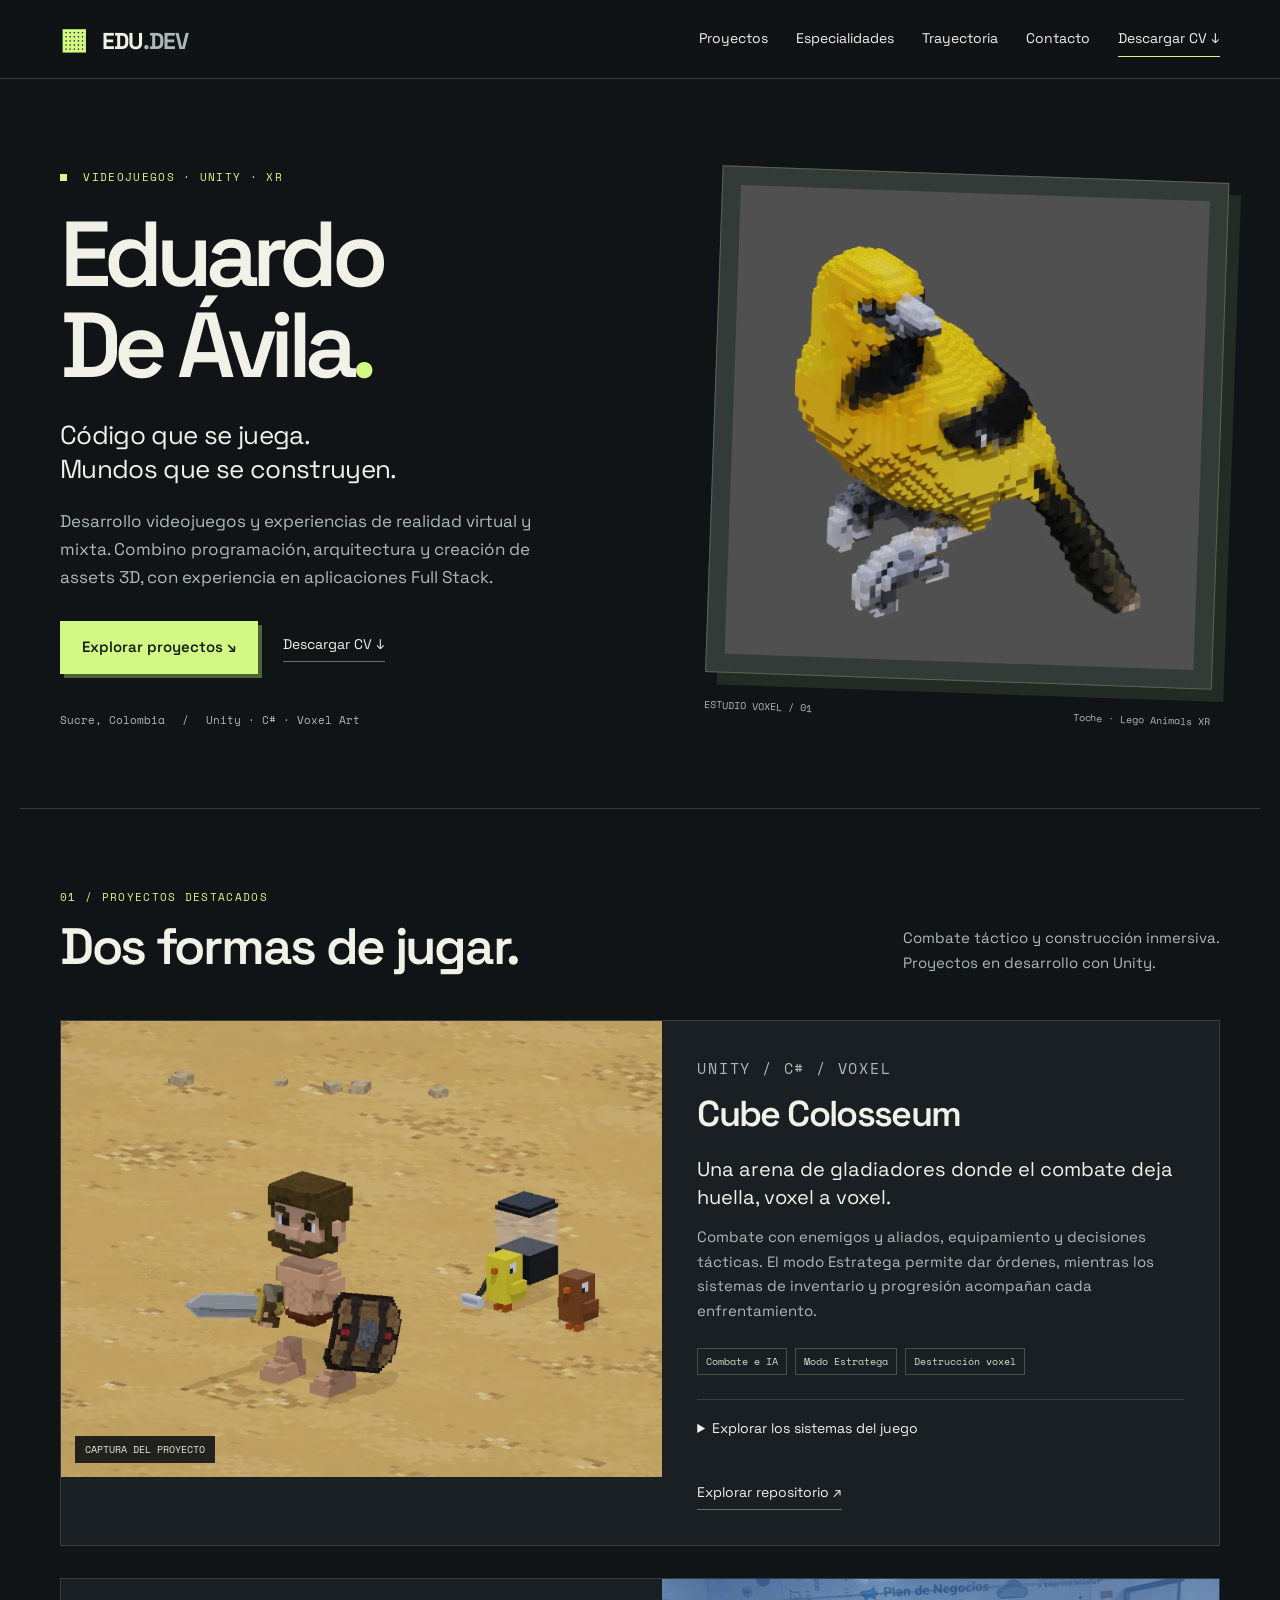
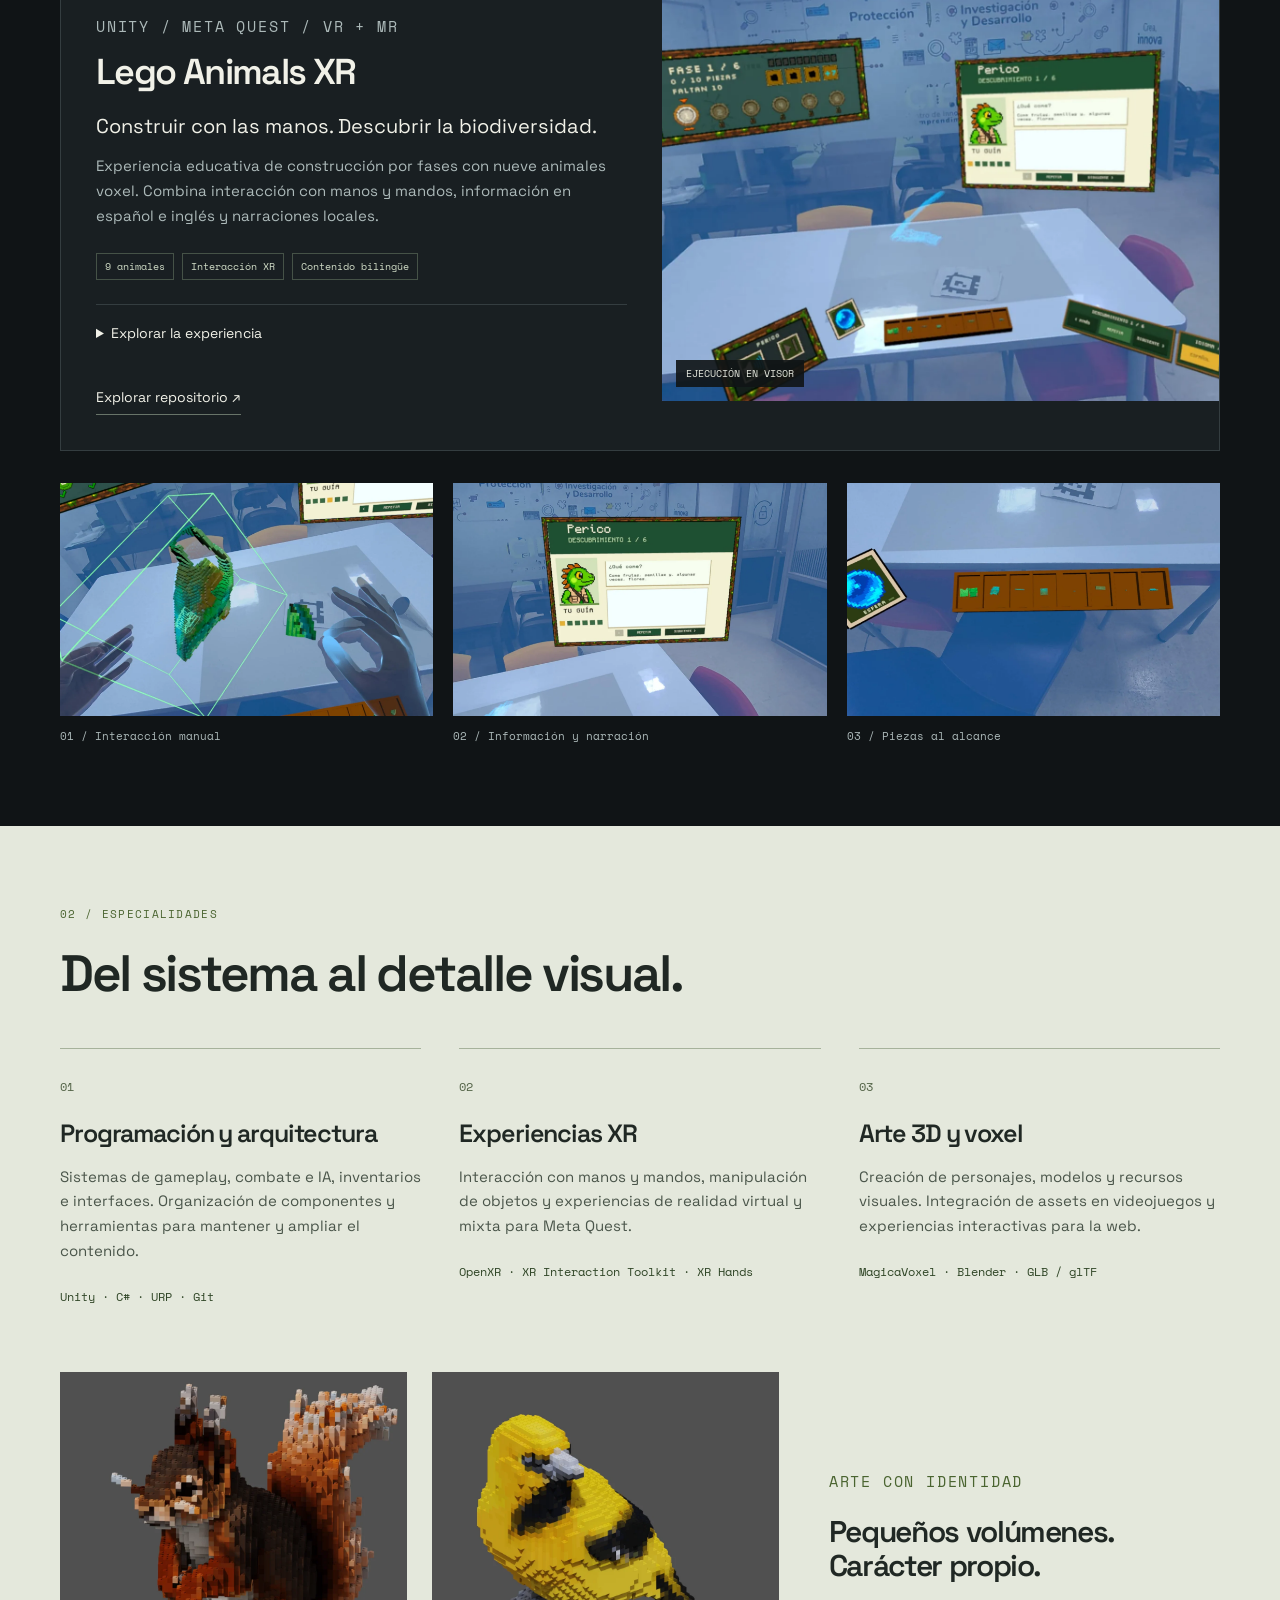
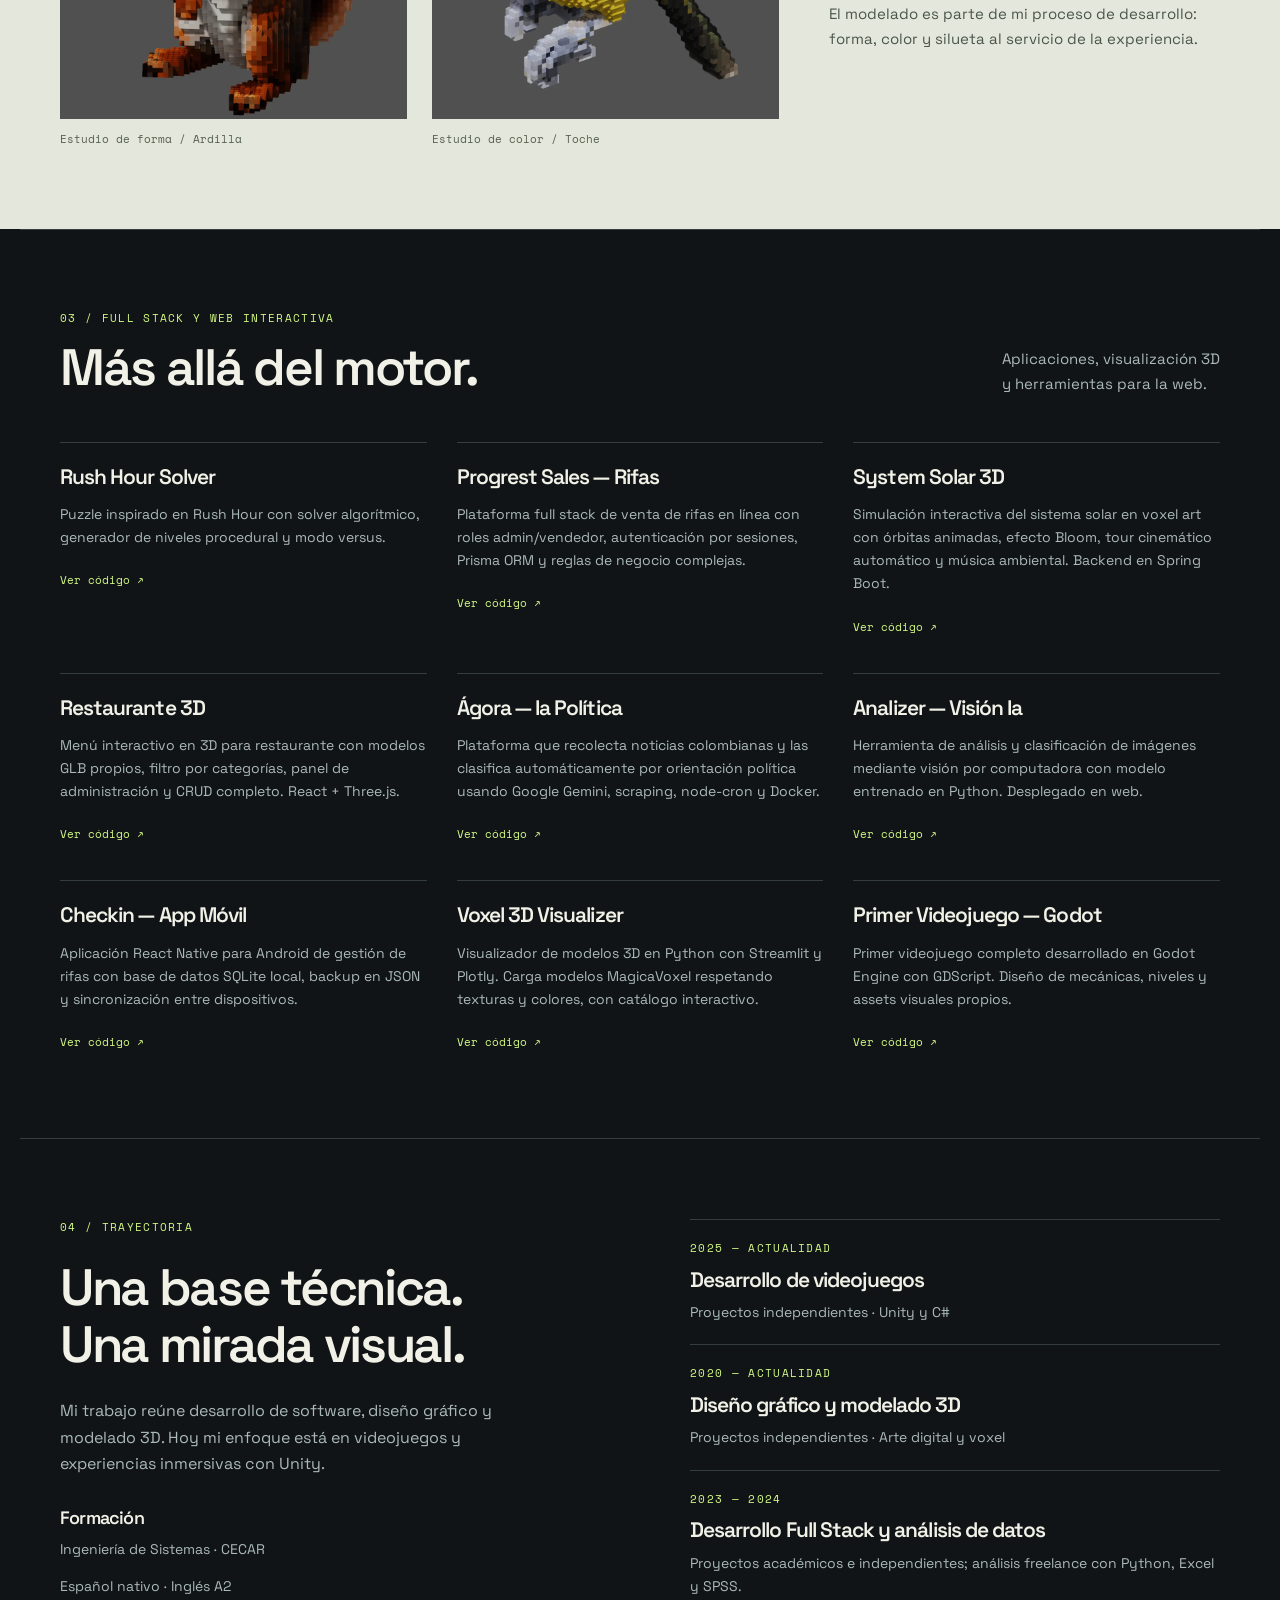
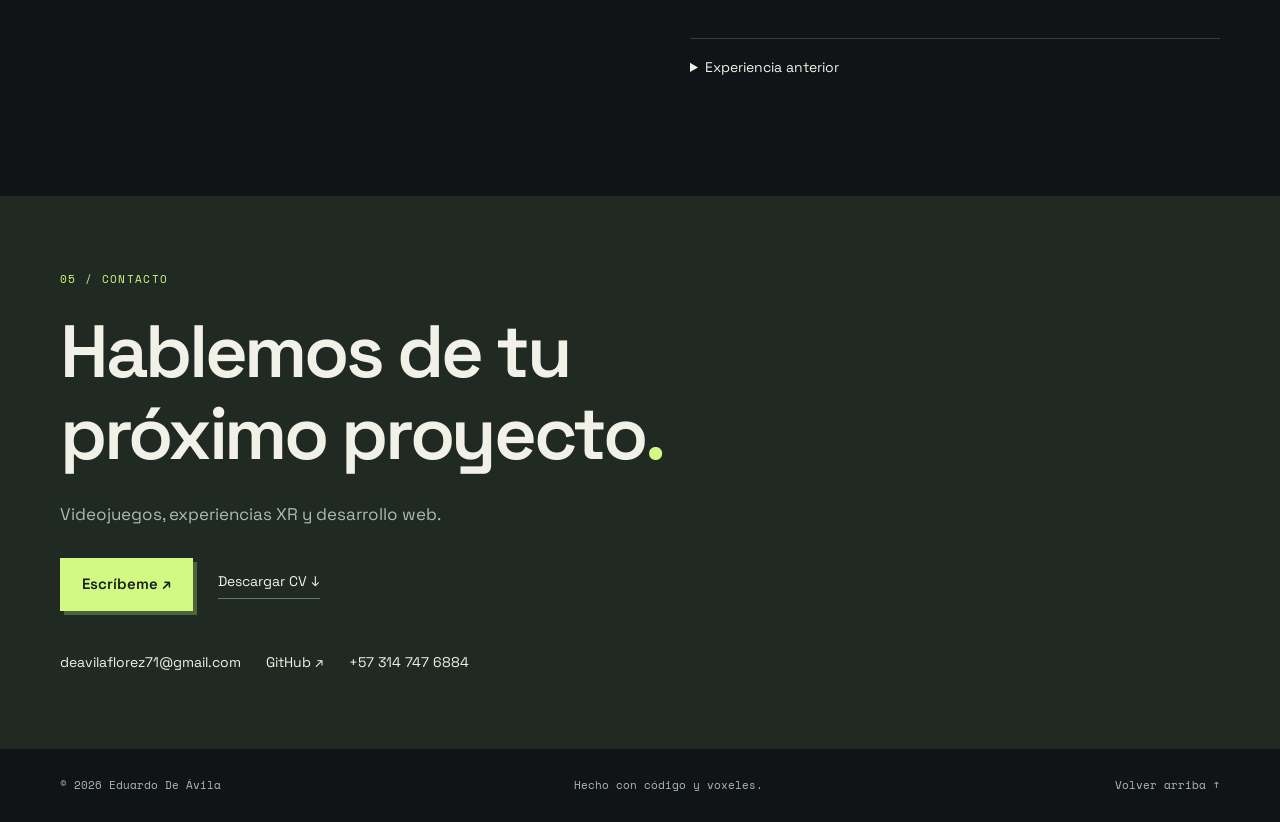
==== commit 5254a2c0: "Refresh portfolio for Unity and XR and redesign downloadable CV" ====
--- a/cv/index.html
+++ b/cv/index.html
@@ -1,612 +1,320 @@
-<!DOCTYPE html>
+<!doctype html>
 <html lang="es">
 <head>
-  <meta charset="UTF-8" />
-  <meta name="viewport" content="width=device-width, initial-scale=1.0, viewport-fit=cover"/>
-  <meta name="theme-color" content="#0d0d2b"/>
-  <meta name="mobile-web-app-capable" content="yes"/>
-  <meta name="apple-mobile-web-app-capable" content="yes"/>
-  <meta name="apple-mobile-web-app-status-bar-style" content="black-translucent"/>
-  <title>Eduardo De Avila | Full Stack Developer</title>
-  <link rel="stylesheet" href="assets/css/style.css"/>
+<meta charset="utf-8">
+<meta name="viewport" content="width=device-width, initial-scale=1">
+<meta name="theme-color" content="#101416">
+<title>Eduardo De Ávila — Videojuegos, Unity y XR</title>
+<meta name="description" content="Portafolio de Eduardo De Ávila. Desarrollo de videojuegos y experiencias XR con Unity, arquitectura de software, arte voxel y aplicaciones Full Stack.">
+<meta property="og:title" content="Eduardo De Ávila · Unity & XR">
+<meta property="og:description" content="Videojuegos, experiencias inmersivas y mundos voxel. Explora Cube Colosseum y Lego Animals XR.">
+<meta property="og:type" content="website">
+<meta property="og:image" content="assets/images/projects/cube-colosseum-captura.webp">
+<link rel="stylesheet" href="assets/css/style.css">
+<script src="assets/js/main.js" defer>
+</script>
 </head>
 <body>
-
-<!-- Starfield Canvas -->
-<canvas id="stars-canvas"></canvas>
-
-<!-- NAV -->
-<nav>
-  <div class="nav-logo">&lt;<span>EDU</span>.DEV/&gt;</div>
-  <ul class="nav-links" id="nav-links">
-    <li><a href="#hero">INICIO</a></li>
-    <li><a href="#about">SOBRE MÍ</a></li>
-    <li><a href="#skills">SKILLS</a></li>
-    <li><a href="#experience">EXPERIENCIA</a></li>
-    <li><a href="#portfolio">PORTFOLIO</a></li>
-    <li><a href="#contact">CONTACTO</a></li>
-  </ul>
-  <!-- Botón hamburguesa (solo mobile) -->
-  <button class="hamburger" id="hamburger" aria-label="Menú">
-    <span></span><span></span><span></span>
-  </button>
+<a class="skip" href="#contenido">Saltar al contenido</a>
+<header>
+<nav class="wrap" aria-label="Navegación principal">
+<a class="brand" href="#inicio">
+<span class="brand-cube" aria-hidden="true">▦</span> EDU<span class="muted">.DEV</span>
+</a>
+<button id="menu-toggle" aria-expanded="false" aria-controls="nav-links" hidden>Menú <span aria-hidden="true">☰</span>
+</button>
+<div id="nav-links">
+<a href="#proyectos">Proyectos</a>
+<a href="#especialidades">Especialidades</a>
+<a href="#trayectoria">Trayectoria</a>
+<a href="#contacto">Contacto</a>
+<a class="nav-cv" href="assets/Eduardo_De_Avila_CV_2026.pdf" download>Descargar CV ↓</a>
+</div>
 </nav>
-
-<!-- Menú mobile desplegable -->
-<div class="mobile-menu" id="mobile-menu">
-  <a href="#hero"       class="mobile-link">INICIO</a>
-  <a href="#about"      class="mobile-link">SOBRE MÍ</a>
-  <a href="#skills"     class="mobile-link">SKILLS</a>
-  <a href="#experience" class="mobile-link">EXPERIENCIA</a>
-  <a href="#portfolio"  class="mobile-link">PORTFOLIO</a>
-  <a href="#contact"    class="mobile-link">CONTACTO</a>
-</div>
-
-<main>
-
-  <!-- ===== HERO ===== -->
-  <section id="hero">
-
-    <!-- Three.js canvas para modelos 3D flotantes -->
-    <canvas id="three-canvas"></canvas>
-    <div class="model-label" id="label-bikes"></div>
-    <div class="model-label" id="label-ferrari">[ FERRARI.GLB ]</div>
-
-    <!-- Pixel art character — Eduardo -->
-    <img class="pixel-char" src="assets/images/pixelCharacter.png" alt="Eduardo pixel art character"/>
-
-    <h1 class="hero-name">EDUARDO DE AVILA</h1>
-    <p class="hero-title">✦ FULL STACK DEVELOPER · DATA ANALYST · GAME DEV ✦</p>
-
-    <div style="overflow:hidden; max-width: 500px; margin: 0 auto 20px;">
-      <p class="typewriter">print("Hello, World! Ready to code ⚡")</p>
-    </div>
-
-    <div class="loading-bar-container">
-      <div class="loading-bar-fill"></div>
-      <span class="loading-bar-text">LOADING SKILLS... 100%</span>
-    </div>
-
-    <div class="hero-buttons" style="margin-top: 28px;">
-      <a href="#portfolio" class="btn-pixel btn-hire">▶ VER PORTFOLIO</a>
-      <a href="#contact" class="btn-pixel btn-contact">✉ HIRE ME!</a>
-      <a href="assets/Eduardo_De_Avila_CV_2026.pdf" download class="btn-pixel btn-cv">⬇ DESCARGAR CV</a>
-    </div>
-
-    <!-- Tech badges — scroll marquee infinito -->
-    <div class="badges-wrapper">
-      <div class="badges-track">
-
-        <!-- Fila 1: Web & Front-end -->
-        <div class="badge-row">
-          <img src="https://img.shields.io/badge/HTML5-E34F26?style=for-the-badge&logo=html5&logoColor=white" alt="HTML5"/>
-          <img src="https://img.shields.io/badge/CSS3-1572B6?style=for-the-badge&logo=css3&logoColor=white" alt="CSS3"/>
-          <img src="https://img.shields.io/badge/JavaScript-F7DF1E?style=for-the-badge&logo=javascript&logoColor=black" alt="JavaScript"/>
-          <img src="https://img.shields.io/badge/TypeScript-3178C6?style=for-the-badge&logo=typescript&logoColor=white" alt="TypeScript"/>
-          <img src="https://img.shields.io/badge/React-20232A?style=for-the-badge&logo=react&logoColor=61DAFB" alt="React"/>
-          <img src="https://img.shields.io/badge/Angular-DD0031?style=for-the-badge&logo=angular&logoColor=white" alt="Angular"/>
-          <img src="https://img.shields.io/badge/Tailwind_CSS-38B2AC?style=for-the-badge&logo=tailwind-css&logoColor=white" alt="Tailwind"/>
-          <img src="https://img.shields.io/badge/Three.js-000000?style=for-the-badge&logo=three.js&logoColor=white" alt="Three.js"/>
-          <!-- duplicado para loop continuo -->
-          <img src="https://img.shields.io/badge/HTML5-E34F26?style=for-the-badge&logo=html5&logoColor=white" alt="HTML5"/>
-          <img src="https://img.shields.io/badge/CSS3-1572B6?style=for-the-badge&logo=css3&logoColor=white" alt="CSS3"/>
-          <img src="https://img.shields.io/badge/JavaScript-F7DF1E?style=for-the-badge&logo=javascript&logoColor=black" alt="JavaScript"/>
-          <img src="https://img.shields.io/badge/TypeScript-3178C6?style=for-the-badge&logo=typescript&logoColor=white" alt="TypeScript"/>
-          <img src="https://img.shields.io/badge/React-20232A?style=for-the-badge&logo=react&logoColor=61DAFB" alt="React"/>
-          <img src="https://img.shields.io/badge/Angular-DD0031?style=for-the-badge&logo=angular&logoColor=white" alt="Angular"/>
-          <img src="https://img.shields.io/badge/Tailwind_CSS-38B2AC?style=for-the-badge&logo=tailwind-css&logoColor=white" alt="Tailwind"/>
-          <img src="https://img.shields.io/badge/Three.js-000000?style=for-the-badge&logo=three.js&logoColor=white" alt="Three.js"/>
-        </div>
-
-        <!-- Fila 2: Back-end & Python (dirección inversa) -->
-        <div class="badge-row badge-row-reverse">
-          <img src="https://img.shields.io/badge/Python-3776AB?style=for-the-badge&logo=python&logoColor=white" alt="Python"/>
-          <img src="https://img.shields.io/badge/Django-092E20?style=for-the-badge&logo=django&logoColor=white" alt="Django"/>
-          <img src="https://img.shields.io/badge/FastAPI-009688?style=for-the-badge&logo=fastapi&logoColor=white" alt="FastAPI"/>
-          <img src="https://img.shields.io/badge/Flask-000000?style=for-the-badge&logo=flask&logoColor=white" alt="Flask"/>
-          <img src="https://img.shields.io/badge/Node.js-339933?style=for-the-badge&logo=nodedotjs&logoColor=white" alt="Node.js"/>
-          <img src="https://img.shields.io/badge/Express.js-404D59?style=for-the-badge&logo=express&logoColor=white" alt="Express"/>
-          <img src="https://img.shields.io/badge/Spring_Boot-6DB33F?style=for-the-badge&logo=spring-boot&logoColor=white" alt="Spring Boot"/>
-          <img src="https://img.shields.io/badge/Java-ED8B00?style=for-the-badge&logo=openjdk&logoColor=white" alt="Java"/>
-          <!-- duplicado -->
-          <img src="https://img.shields.io/badge/Python-3776AB?style=for-the-badge&logo=python&logoColor=white" alt="Python"/>
-          <img src="https://img.shields.io/badge/Django-092E20?style=for-the-badge&logo=django&logoColor=white" alt="Django"/>
-          <img src="https://img.shields.io/badge/FastAPI-009688?style=for-the-badge&logo=fastapi&logoColor=white" alt="FastAPI"/>
-          <img src="https://img.shields.io/badge/Flask-000000?style=for-the-badge&logo=flask&logoColor=white" alt="Flask"/>
-          <img src="https://img.shields.io/badge/Node.js-339933?style=for-the-badge&logo=nodedotjs&logoColor=white" alt="Node.js"/>
-          <img src="https://img.shields.io/badge/Express.js-404D59?style=for-the-badge&logo=express&logoColor=white" alt="Express"/>
-          <img src="https://img.shields.io/badge/Spring_Boot-6DB33F?style=for-the-badge&logo=spring-boot&logoColor=white" alt="Spring Boot"/>
-          <img src="https://img.shields.io/badge/Java-ED8B00?style=for-the-badge&logo=openjdk&logoColor=white" alt="Java"/>
-        </div>
-
-        <!-- Fila 3: Game Dev, Datos & Diseño -->
-        <div class="badge-row">
-          <img src="https://img.shields.io/badge/C%23-239120?style=for-the-badge&logo=csharp&logoColor=white" alt="C#"/>
-          <img src="https://img.shields.io/badge/Unity-100000?style=for-the-badge&logo=unity&logoColor=white" alt="Unity"/>
-          <img src="https://img.shields.io/badge/Godot-478CBF?style=for-the-badge&logo=godot-engine&logoColor=white" alt="Godot"/>
-          <img src="https://img.shields.io/badge/Blender-F5792A?style=for-the-badge&logo=blender&logoColor=white" alt="Blender"/>
-          <img src="https://img.shields.io/badge/pandas-150458?style=for-the-badge&logo=pandas&logoColor=white" alt="pandas"/>
-          <img src="https://img.shields.io/badge/SQL-4479A1?style=for-the-badge&logo=mysql&logoColor=white" alt="SQL"/>
-          <img src="https://img.shields.io/badge/Figma-F24E1E?style=for-the-badge&logo=figma&logoColor=white" alt="Figma"/>
-          <img src="https://img.shields.io/badge/Git-F05032?style=for-the-badge&logo=git&logoColor=white" alt="Git"/>
-          <!-- duplicado -->
-          <img src="https://img.shields.io/badge/C%23-239120?style=for-the-badge&logo=csharp&logoColor=white" alt="C#"/>
-          <img src="https://img.shields.io/badge/Unity-100000?style=for-the-badge&logo=unity&logoColor=white" alt="Unity"/>
-          <img src="https://img.shields.io/badge/Godot-478CBF?style=for-the-badge&logo=godot-engine&logoColor=white" alt="Godot"/>
-          <img src="https://img.shields.io/badge/Blender-F5792A?style=for-the-badge&logo=blender&logoColor=white" alt="Blender"/>
-          <img src="https://img.shields.io/badge/pandas-150458?style=for-the-badge&logo=pandas&logoColor=white" alt="pandas"/>
-          <img src="https://img.shields.io/badge/SQL-4479A1?style=for-the-badge&logo=mysql&logoColor=white" alt="SQL"/>
-          <img src="https://img.shields.io/badge/Figma-F24E1E?style=for-the-badge&logo=figma&logoColor=white" alt="Figma"/>
-          <img src="https://img.shields.io/badge/Git-F05032?style=for-the-badge&logo=git&logoColor=white" alt="Git"/>
-        </div>
-
-      </div>
-    </div>
-  </section>
-
-  <!-- ===== ABOUT ===== -->
-  <section id="about">
-    <h2 class="section-title reveal">SOBRE MÍ</h2>
-
-    <div class="about-grid">
-      <div class="pixel-panel about-card reveal">
-        <h3>// PERFIL.exe</h3>
-        <p>
-          Estudiante de décimo semestre de Ingeniería de Sistemas y Desarrollador Full Stack con sólida base técnica y perfil versátil. Combino habilidades en desarrollo web, análisis de datos, diseño gráfico y desarrollo de videojuegos. Orientado a resultados con comunicación clara y visión creativa.
-        </p>
-      </div>
-
-      <div class="pixel-panel about-card reveal">
-        <h3>// INFO.json</h3>
-        <div class="info-row">
-          <span class="info-label">📍 CIUDAD:</span>
-          <span class="info-value">Sucre, Colombia</span>
-        </div>
-        <div class="info-row">
-          <span class="info-label">📚 CARRERA:</span>
-          <span class="info-value">Ing. de Sistemas — CECAR</span>
-        </div>
-        <div class="info-row">
-          <span class="info-label">📧 EMAIL:</span>
-          <span class="info-value">deavilaflorez71@gmail.com</span>
-        </div>
-        <div class="info-row">
-          <span class="info-label">📱 TEL:</span>
-          <span class="info-value">+57 314 747 6884</span>
-        </div>
-        <div class="info-row">
-          <span class="info-label">🌐 IDIOMAS:</span>
-          <span class="info-value">Español (Nativo) · Inglés (A2)</span>
-        </div>
-        <div class="info-row">
-          <span class="info-label">⚡ STATUS:</span>
-          <span class="info-value" style="color:var(--pixel-green);">▶ DISPONIBLE</span>
-        </div>
-      </div>
-    </div>
-  </section>
-
-  <!-- ===== SKILLS ===== -->
-  <section id="skills">
-    <h2 class="section-title reveal">SKILLS &amp; TECNOLOGÍAS</h2>
-
-    <div class="skills-grid">
-
-      <div class="pixel-panel skill-category reveal">
-        <h3>⚔️ FRONT-END</h3>
-        <div class="skill-item">
-          <div class="skill-name"><span>React</span><span>90%</span></div>
-          <div class="skill-bar"><div class="skill-fill fill-blue" data-width="90"></div></div>
-        </div>
-        <div class="skill-item">
-          <div class="skill-name"><span>Angular</span><span>80%</span></div>
-          <div class="skill-bar"><div class="skill-fill fill-red" data-width="80"></div></div>
-        </div>
-        <div class="skill-item">
-          <div class="skill-name"><span>HTML5 / CSS3</span><span>95%</span></div>
-          <div class="skill-bar"><div class="skill-fill fill-orange" data-width="95"></div></div>
-        </div>
-        <div class="skill-item">
-          <div class="skill-name"><span>Tailwind CSS</span><span>85%</span></div>
-          <div class="skill-bar"><div class="skill-fill fill-blue" data-width="85"></div></div>
-        </div>
-        <div class="skill-item">
-          <div class="skill-name"><span>JavaScript</span><span>88%</span></div>
-          <div class="skill-bar"><div class="skill-fill fill-yellow" data-width="88"></div></div>
-        </div>
-      </div>
-
-      <div class="pixel-panel skill-category reveal">
-        <h3>🛡️ BACK-END</h3>
-        <div class="skill-item">
-          <div class="skill-name"><span>Spring Boot</span><span>82%</span></div>
-          <div class="skill-bar"><div class="skill-fill fill-green" data-width="82"></div></div>
-        </div>
-        <div class="skill-item">
-          <div class="skill-name"><span>Node.js / Express</span><span>80%</span></div>
-          <div class="skill-bar"><div class="skill-fill fill-green" data-width="80"></div></div>
-        </div>
-        <div class="skill-item">
-          <div class="skill-name"><span>Django / FastAPI</span><span>75%</span></div>
-          <div class="skill-bar"><div class="skill-fill fill-green" data-width="75"></div></div>
-        </div>
-        <div class="skill-item">
-          <div class="skill-name"><span>Java</span><span>85%</span></div>
-          <div class="skill-bar"><div class="skill-fill fill-orange" data-width="85"></div></div>
-        </div>
-        <div class="skill-item">
-          <div class="skill-name"><span>Python</span><span>90%</span></div>
-          <div class="skill-bar"><div class="skill-fill fill-blue" data-width="90"></div></div>
-        </div>
-      </div>
-
-      <div class="pixel-panel skill-category reveal">
-        <h3>🗄️ DATOS &amp; DB</h3>
-        <div class="skill-item">
-          <div class="skill-name"><span>SQL</span><span>80%</span></div>
-          <div class="skill-bar"><div class="skill-fill fill-blue" data-width="80"></div></div>
-        </div>
-        <div class="skill-item">
-          <div class="skill-name"><span>pandas</span><span>88%</span></div>
-          <div class="skill-bar"><div class="skill-fill fill-purple" data-width="88"></div></div>
-        </div>
-        <div class="skill-item">
-          <div class="skill-name"><span>Excel / VBA</span><span>85%</span></div>
-          <div class="skill-bar"><div class="skill-fill fill-green" data-width="85"></div></div>
-        </div>
-        <div class="skill-item">
-          <div class="skill-name"><span>SPSS</span><span>78%</span></div>
-          <div class="skill-bar"><div class="skill-fill fill-yellow" data-width="78"></div></div>
-        </div>
-      </div>
-
-      <div class="pixel-panel skill-category reveal">
-        <h3>🎮 OTROS</h3>
-        <div class="skill-item">
-          <div class="skill-name"><span>Unity / C#</span><span>80%</span></div>
-          <div class="skill-bar"><div class="skill-fill fill-purple" data-width="80"></div></div>
-        </div>
-        <div class="skill-item">
-          <div class="skill-name"><span>Godot</span><span>75%</span></div>
-          <div class="skill-bar"><div class="skill-fill fill-blue" data-width="75"></div></div>
-        </div>
-        <div class="skill-item">
-          <div class="skill-name"><span>Photoshop / Figma</span><span>82%</span></div>
-          <div class="skill-bar"><div class="skill-fill fill-orange" data-width="82"></div></div>
-        </div>
-        <div class="skill-item">
-          <div class="skill-name"><span>Git / GitHub</span><span>85%</span></div>
-          <div class="skill-bar"><div class="skill-fill fill-red" data-width="85"></div></div>
-        </div>
-        <div class="skill-item">
-          <div class="skill-name"><span>Blockchain</span><span>70%</span></div>
-          <div class="skill-bar"><div class="skill-fill fill-yellow" data-width="70"></div></div>
-        </div>
-      </div>
-
-    </div>
-  </section>
-
-  <!-- ===== EXPERIENCE ===== -->
-  <section id="experience">
-    <h2 class="section-title reveal">EXPERIENCIA</h2>
-
-    <div class="timeline">
-
-      <div class="timeline-item reveal">
-        <div class="timeline-dot"></div>
-        <div class="pixel-panel timeline-card">
-          <div class="timeline-date">► ENE 2023 – DIC 2024</div>
-          <div class="timeline-role">ANALISTA DE DATOS</div>
-          <div class="timeline-company">// Freelancer</div>
-          <p class="timeline-desc">Análisis y visualización de datos con Python y Excel avanzado. Limpieza y transformación de datos para decisiones académicas y de negocio. Apoyo en tesis con enfoque estadístico.</p>
-          <div class="tag-list">
-            <span class="tag">Python (pandas)</span>
-            <span class="tag">Excel Avanzado</span>
-            <span class="tag">SPSS</span>
-            <span class="tag">Visualización de Datos</span>
-          </div>
-        </div>
-      </div>
-
-      <div class="timeline-item reveal">
-        <div class="timeline-dot"></div>
-        <div class="pixel-panel timeline-card">
-          <div class="timeline-date">► ENE 2020 – DIC 2024</div>
-          <div class="timeline-role">DESARROLLADOR / DISEÑADOR</div>
-          <div class="timeline-company">// Proyecto Blockchain Ape Box</div>
-          <p class="timeline-desc">Desarrollo de componentes de software y recursos visuales. Integración de servicios y soporte al equipo en proyecto blockchain internacional.</p>
-          <div class="tag-list">
-            <span class="tag">Blockchain</span>
-            <span class="tag">Diseño Gráfico</span>
-            <span class="tag">Desarrollo Web</span>
-          </div>
-        </div>
-      </div>
-
-      <div class="timeline-item reveal">
-        <div class="timeline-dot"></div>
-        <div class="pixel-panel timeline-card">
-          <div class="timeline-date">► ENE 2022 – DIC 2023</div>
-          <div class="timeline-role">TÉCNICO DE SOPORTE</div>
-          <div class="timeline-company">// Prink Color</div>
-          <p class="timeline-desc">Mantenimiento preventivo y correctivo de equipos. Diagnóstico de fallos hardware/software, instalación de drivers y periféricos. Atención al cliente y documentación de incidencias.</p>
-          <div class="tag-list">
-            <span class="tag">Windows</span>
-            <span class="tag">Hardware</span>
-            <span class="tag">Diagnóstico</span>
-            <span class="tag">Soporte Técnico</span>
-          </div>
-        </div>
-      </div>
-
-      <div class="timeline-item reveal">
-        <div class="timeline-dot"></div>
-        <div class="pixel-panel timeline-card">
-          <div class="timeline-date">► ENE 2020 – ACTUALIDAD</div>
-          <div class="timeline-role">ESTUDIANTE — ING. DE SISTEMAS</div>
-          <div class="timeline-company">// Corporación Universitaria CECAR</div>
-          <p class="timeline-desc">Décimo semestre. Énfasis en desarrollo full stack, análisis de datos, diseño gráfico y desarrollo de videojuegos.</p>
-          <div class="tag-list">
-            <span class="tag">Full Stack</span>
-            <span class="tag">Data Analysis</span>
-            <span class="tag">Game Dev</span>
-            <span class="tag">Diseño Gráfico</span>
-          </div>
-        </div>
-      </div>
-
-    </div>
-  </section>
-
-  <!-- ===== PORTFOLIO ===== -->
-  <section id="portfolio">
-    <h2 class="section-title reveal">PORTFOLIO</h2>
-
-
-    <div class="projects-grid">
-
-      <div class="pixel-panel project-card reveal">
-        <div class="project-header">
-          <div class="project-dots">
-            <div class="dot dot-red"></div>
-            <div class="dot dot-yellow"></div>
-            <div class="dot dot-green"></div>
-          </div>
-          <div class="project-title-bar">rush_hour.exe</div>
-          <span class="project-badge" style="background:#39FF14;color:#000">EN PRODUCCIÓN</span>
-        </div>
-        <div class="project-body">
-          <div class="project-name">🎮 RUSH HOUR SOLVER</div>
-          <p class="project-desc">Puzzle inspirado en Rush Hour con solver algorítmico, generador de niveles procedural y modo versus. 109 commits, desplegado en Vercel.</p>
-          <div class="project-tech">
-            <span class="tech-tag">TypeScript</span><span class="tech-tag">Next.js</span><span class="tech-tag">Algoritmos</span><span class="tech-tag">Vercel</span>
-          </div>
-          <a href="https://github.com/vanguardfisherman/rush_hour" target="_blank" class="btn-github">&#60;/&#62; VER CÓDIGO</a>
-        </div>
-      </div>
-
-      <div class="pixel-panel project-card reveal">
-        <div class="project-header">
-          <div class="project-dots">
-            <div class="dot dot-red"></div>
-            <div class="dot dot-yellow"></div>
-            <div class="dot dot-green"></div>
-          </div>
-          <div class="project-title-bar">progrest_sales.exe</div>
-          <span class="project-badge" style="background:#00e5ff;color:#000">FULL STACK</span>
-        </div>
-        <div class="project-body">
-          <div class="project-name">🎟️ PROGREST SALES — RIFAS</div>
-          <p class="project-desc">Plataforma full stack de venta de rifas en línea con roles admin/vendedor, autenticación por sesiones, Prisma ORM y reglas de negocio complejas.</p>
-          <div class="project-tech">
-            <span class="tech-tag">Next.js</span><span class="tech-tag">TypeScript</span><span class="tech-tag">Prisma</span><span class="tech-tag">PostgreSQL</span>
-          </div>
-          <a href="https://github.com/vanguardfisherman/progrest-sales" target="_blank" class="btn-github">&#60;/&#62; VER CÓDIGO</a>
-        </div>
-      </div>
-
-      <div class="pixel-panel project-card reveal">
-        <div class="project-header">
-          <div class="project-dots">
-            <div class="dot dot-red"></div>
-            <div class="dot dot-yellow"></div>
-            <div class="dot dot-green"></div>
-          </div>
-          <div class="project-title-bar">system_solar.exe</div>
-          <span class="project-badge" style="background:#c060ff;color:#000">3D INTERACTIVO</span>
-        </div>
-        <div class="project-body">
-          <div class="project-name">🌌 SYSTEM SOLAR 3D</div>
-          <p class="project-desc">Simulación interactiva del sistema solar en voxel art con órbitas animadas, efecto Bloom, tour cinemático automático y música ambiental. Backend en Spring Boot.</p>
-          <div class="project-tech">
-            <span class="tech-tag">Three.js</span><span class="tech-tag">TypeScript</span><span class="tech-tag">Spring Boot</span><span class="tech-tag">Voxel Art</span>
-          </div>
-          <a href="https://github.com/vanguardfisherman/systemsolar" target="_blank" class="btn-github">&#60;/&#62; VER CÓDIGO</a>
-        </div>
-      </div>
-
-      <div class="pixel-panel project-card reveal">
-        <div class="project-header">
-          <div class="project-dots">
-            <div class="dot dot-red"></div>
-            <div class="dot dot-yellow"></div>
-            <div class="dot dot-green"></div>
-          </div>
-          <div class="project-title-bar">rest3d.exe</div>
-          <span class="project-badge" style="background:#c060ff;color:#000">3D + ADMIN</span>
-        </div>
-        <div class="project-body">
-          <div class="project-name">🍽️ RESTAURANTE 3D</div>
-          <p class="project-desc">Menú interactivo en 3D para restaurante con modelos GLB propios, filtro por categorías, panel de administración y CRUD completo. React + Three.js.</p>
-          <div class="project-tech">
-            <span class="tech-tag">React</span><span class="tech-tag">Three.js</span><span class="tech-tag">GLB/GLTF</span><span class="tech-tag">MagicaVoxel</span>
-          </div>
-          <a href="https://github.com/vanguardfisherman/rest3D" target="_blank" class="btn-github">&#60;/&#62; VER CÓDIGO</a>
-        </div>
-      </div>
-
-      <div class="pixel-panel project-card reveal">
-        <div class="project-header">
-          <div class="project-dots">
-            <div class="dot dot-red"></div>
-            <div class="dot dot-yellow"></div>
-            <div class="dot dot-green"></div>
-          </div>
-          <div class="project-title-bar">agora.exe</div>
-          <span class="project-badge" style="background:#FF8C00;color:#000">IA APLICADA</span>
-        </div>
-        <div class="project-body">
-          <div class="project-name">🤖 ÁGORA — IA POLÍTICA</div>
-          <p class="project-desc">Plataforma que recolecta noticias colombianas y las clasifica automáticamente por orientación política usando Google Gemini, scraping, node-cron y Docker.</p>
-          <div class="project-tech">
-            <span class="tech-tag">Python</span><span class="tech-tag">Node.js</span><span class="tech-tag">Gemini AI</span><span class="tech-tag">Docker</span><span class="tech-tag">PostgreSQL</span>
-          </div>
-          <a href="https://github.com/vanguardfisherman/Agora" target="_blank" class="btn-github">&#60;/&#62; VER CÓDIGO</a>
-        </div>
-      </div>
-
-      <div class="pixel-panel project-card reveal">
-        <div class="project-header">
-          <div class="project-dots">
-            <div class="dot dot-red"></div>
-            <div class="dot dot-yellow"></div>
-            <div class="dot dot-green"></div>
-          </div>
-          <div class="project-title-bar">analizer.exe</div>
-          <span class="project-badge" style="background:#FF8C00;color:#000">MACHINE LEARNING</span>
-        </div>
-        <div class="project-body">
-          <div class="project-name">🔬 ANALIZER — VISIÓN IA</div>
-          <p class="project-desc">Herramienta de análisis y clasificación de imágenes mediante visión por computadora con modelo entrenado en Python. Desplegado en web.</p>
-          <div class="project-tech">
-            <span class="tech-tag">Python</span><span class="tech-tag">ML</span><span class="tech-tag">Computer Vision</span><span class="tech-tag">Streamlit</span>
-          </div>
-          <a href="https://github.com/vanguardfisherman/analizer" target="_blank" class="btn-github">&#60;/&#62; VER CÓDIGO</a>
-        </div>
-      </div>
-
-      <div class="pixel-panel project-card reveal">
-        <div class="project-header">
-          <div class="project-dots">
-            <div class="dot dot-red"></div>
-            <div class="dot dot-yellow"></div>
-            <div class="dot dot-green"></div>
-          </div>
-          <div class="project-title-bar">checkin.exe</div>
-          <span class="project-badge" style="background:#FFD700;color:#000">MOBILE</span>
-        </div>
-        <div class="project-body">
-          <div class="project-name">📱 CHECKIN — APP MÓVIL</div>
-          <p class="project-desc">Aplicación React Native para Android de gestión de rifas con base de datos SQLite local, backup en JSON y sincronización entre dispositivos.</p>
-          <div class="project-tech">
-            <span class="tech-tag">React Native</span><span class="tech-tag">Android</span><span class="tech-tag">SQLite</span><span class="tech-tag">TypeScript</span>
-          </div>
-          <a href="https://github.com/vanguardfisherman/checkin" target="_blank" class="btn-github">&#60;/&#62; VER CÓDIGO</a>
-        </div>
-      </div>
-
-      <div class="pixel-panel project-card reveal">
-        <div class="project-header">
-          <div class="project-dots">
-            <div class="dot dot-red"></div>
-            <div class="dot dot-yellow"></div>
-            <div class="dot dot-green"></div>
-          </div>
-          <div class="project-title-bar">voxel_viz.exe</div>
-          <span class="project-badge" style="background:#c060ff;color:#000">3D TOOLS</span>
-        </div>
-        <div class="project-body">
-          <div class="project-name">🧊 VOXEL 3D VISUALIZER</div>
-          <p class="project-desc">Visualizador de modelos 3D en Python con Streamlit y Plotly. Carga modelos MagicaVoxel respetando texturas y colores, con catálogo interactivo.</p>
-          <div class="project-tech">
-            <span class="tech-tag">Python</span><span class="tech-tag">Streamlit</span><span class="tech-tag">Plotly</span><span class="tech-tag">Trimesh</span><span class="tech-tag">MagicaVoxel</span>
-          </div>
-          <a href="https://github.com/vanguardfisherman/virtual-3d-object-visualizer" target="_blank" class="btn-github">&#60;/&#62; VER CÓDIGO</a>
-        </div>
-      </div>
-
-      <div class="pixel-panel project-card reveal">
-        <div class="project-header">
-          <div class="project-dots">
-            <div class="dot dot-red"></div>
-            <div class="dot dot-yellow"></div>
-            <div class="dot dot-green"></div>
-          </div>
-          <div class="project-title-bar">godot_game.exe</div>
-          <span class="project-badge" style="background:#ff3c3c;color:#fff">GAME DEV</span>
-        </div>
-        <div class="project-body">
-          <div class="project-name">👾 PRIMER VIDEOJUEGO — GODOT</div>
-          <p class="project-desc">Primer videojuego completo desarrollado en Godot Engine con GDScript. Diseño de mecánicas, niveles y assets visuales propios.</p>
-          <div class="project-tech">
-            <span class="tech-tag">Godot</span><span class="tech-tag">GDScript</span><span class="tech-tag">Game Design</span><span class="tech-tag">Pixel Art</span>
-          </div>
-          <a href="https://github.com/vanguardfisherman/tutorial-game" target="_blank" class="btn-github">&#60;/&#62; VER CÓDIGO</a>
-        </div>
-      </div>
-
-    </div>
-  </section>
-
-  <!-- ===== CONTACT ===== -->
-  <section id="contact">
-    <h2 class="section-title reveal">CONTACTO</h2>
-
-    <div class="contact-inner">
-      <div class="contact-grid reveal">
-        <div class="pixel-panel contact-card">
-          <span class="contact-icon">📧</span>
-          <div class="contact-label">EMAIL</div>
-          <div class="contact-value">
-            <a href="mailto:deavilaflorez71@gmail.com">deavilaflorez71@gmail.com</a>
-          </div>
-        </div>
-        <div class="pixel-panel contact-card">
-          <span class="contact-icon">📱</span>
-          <div class="contact-label">TELÉFONO</div>
-          <div class="contact-value">+57 314 747 6884</div>
-        </div>
-        <div class="pixel-panel contact-card">
-          <span class="contact-icon">📍</span>
-          <div class="contact-label">UBICACIÓN</div>
-          <div class="contact-value">Sucre, Colombia</div>
-        </div>
-        <div class="pixel-panel contact-card">
-          <span class="contact-icon">🎓</span>
-          <div class="contact-label">UNIVERSIDAD</div>
-          <div class="contact-value">CECAR · 10° Semestre</div>
-        </div>
-      </div>
-
-      <div class="hire-banner reveal">
-        <h2>✦ HIRE ME! ✦</h2>
-        <p>¿Tienes un proyecto en mente? ¡Construyamos algo increíble juntos! Disponible para proyectos freelance, prácticas y oportunidades laborales.</p>
-        <div style="display:flex;gap:14px;flex-wrap:wrap;justify-content:center;margin-top:8px;">
-          <a href="mailto:deavilaflorez71@gmail.com" class="btn-pixel btn-hire">▶ ENVIAR MENSAJE</a>
-          <a href="assets/Eduardo_De_Avila_CV_2026.pdf" download class="btn-pixel btn-cv">⬇ DESCARGAR CV</a>
-        </div>
-      </div>
-    </div>
-  </section>
-
+</header>
+<main id="contenido">
+<section id="inicio" class="hero wrap">
+<div class="hero-copy">
+<p class="eyebrow">
+<span class="square">
+</span> VIDEOJUEGOS · UNITY · XR</p>
+<h1>Eduardo<br>De Ávila<span class="accent">.</span>
+</h1>
+<p class="hero-title">Código que se juega.<br>Mundos que se construyen.</p>
+<p class="intro">Desarrollo videojuegos y experiencias de realidad virtual y mixta. Combino programación, arquitectura y creación de assets 3D, con experiencia en aplicaciones Full Stack.</p>
+<div class="actions">
+<a class="button" href="#proyectos">Explorar proyectos ↘</a>
+<a class="text-link" href="assets/Eduardo_De_Avila_CV_2026.pdf" download>Descargar CV ↓</a>
+</div>
+<p class="location">Sucre, Colombia <span> / </span> Unity · C# · Voxel Art</p>
+</div>
+<div class="hero-art">
+<div class="art-frame">
+<img src="assets/images/projects/lego-toche.webp" alt="Modelo voxel de un toche amarillo y negro" width="1000" height="1000" fetchpriority="high">
+</div>
+<div class="art-caption">
+<span>ESTUDIO VOXEL / 01</span>
+<span>Toche · Lego Animals XR</span>
+</div>
+</div>
+</section>
+<section id="proyectos" class="wrap section">
+<div class="section-heading">
+<div>
+<p class="eyebrow">01 / PROYECTOS DESTACADOS</p>
+<h2>Dos formas de jugar.</h2>
+</div>
+<p>Combate táctico y construcción inmersiva.<br>Proyectos en desarrollo con Unity.</p>
+</div>
+<article class="feature" id="cube-colosseum">
+<div class="feature-image">
+<img src="assets/images/projects/cube-colosseum-captura.webp" alt="Gladiadores voxel de Cube Colosseum sobre una arena" width="1378" height="678" loading="lazy">
+<span class="image-note">CAPTURA DEL PROYECTO</span>
+</div>
+<div class="feature-content">
+<p class="eyebrow">UNITY / C# / VOXEL</p>
+<h3>Cube Colosseum</h3>
+<p class="feature-lead">Una arena de gladiadores donde el combate deja huella, voxel a voxel.</p>
+<p>Combate con enemigos y aliados, equipamiento y decisiones tácticas. El modo Estratega permite dar órdenes, mientras los sistemas de inventario y progresión acompañan cada enfrentamiento.</p>
+<div class="tags">
+<span>Combate e IA</span>
+<span>Modo Estratega</span>
+<span>Destrucción voxel</span>
+</div>
+<details>
+<summary>Explorar los sistemas del juego</summary>
+<div class="detail-body">
+<h4>Combate y estrategia</h4>
+<p>Comportamientos de enemigos y aliados, formaciones, selección de objetivos y feedback de impacto. Órdenes tácticas desde una vista isométrica.</p>
+<h4>Un mundo que se desarma y reconstruye</h4>
+<p>Destrucción corporal, recolección de restos y fabricación de pociones. La regeneración voxel acompaña la recuperación de vida.</p>
+<h4>Equipo y progresión</h4>
+<p>Inventario, armas, armaduras, gemas y consumibles conectados al combate. Incluye un prototipo de campaña de 40 pisos, con persistencia y balance aún en desarrollo.</p>
+</div>
+</details>
+<a class="text-link" href="https://github.com/vanguardfisherman/CC">Explorar repositorio ↗</a>
+</div>
+</article>
+<article class="feature reverse" id="lego-animals">
+<div class="feature-image">
+<img src="assets/images/projects/lego-mr-general.webp" alt="Lego Animals en realidad mixta con paneles e inventario sobre una mesa" width="1600" height="900" loading="lazy">
+<span class="image-note">EJECUCIÓN EN VISOR</span>
+</div>
+<div class="feature-content">
+<p class="eyebrow">UNITY / META QUEST / VR + MR</p>
+<h3>Lego Animals XR</h3>
+<p class="feature-lead">Construir con las manos. Descubrir la biodiversidad.</p>
+<p>Experiencia educativa de construcción por fases con nueve animales voxel. Combina interacción con manos y mandos, información en español e inglés y narraciones locales.</p>
+<div class="tags">
+<span>9 animales</span>
+<span>Interacción XR</span>
+<span>Contenido bilingüe</span>
+</div>
+<details>
+<summary>Explorar la experiencia</summary>
+<div class="detail-body">
+<h4>Construcción por fases</h4>
+<p>Inventario manipulable, guías y encaje asistido de piezas. El participante escucha la explicación de cada fase y continúa la construcción.</p>
+<h4>Contenido editable</h4>
+<p>Animal Generator permite configurar modelos, piezas, fases y recursos educativos dentro de una arquitectura compartida. El cuestionario final selecciona tres preguntas de un banco de seis por animal.</p>
+<h4>Realidad mixta y contexto educativo</h4>
+<p>Colocación mediante AprilTag y anclas espaciales para Meta Quest 3/3S. El módulo forma parte de una propuesta de divulgación del bosque seco tropical de CECAR. La ampliación de flora y la evaluación educativa están previstas; la recuperación automática del anclaje sigue pendiente de validación física.</p>
+</div>
+</details>
+<a class="text-link" href="https://github.com/vanguardfisherman/lego-animals">Explorar repositorio ↗</a>
+</div>
+</article>
+<div class="gallery">
+<figure>
+<a class="image-link" href="assets/images/projects/lego-interaccion-manos.webp" aria-label="Ampliar: Manos rastreadas construyendo un perico">
+<img src="assets/images/projects/lego-interaccion-manos.webp" alt="Manos rastreadas construyendo un perico" width="1600" height="900" loading="lazy">
+</a>
+<figcaption>01 / Interacción manual</figcaption>
+</figure>
+<figure>
+<a class="image-link" href="assets/images/projects/lego-panel-educativo.webp" aria-label="Ampliar: Panel educativo del perico con guía animada">
+<img src="assets/images/projects/lego-panel-educativo.webp" alt="Panel educativo del perico con guía animada" width="1600" height="900" loading="lazy">
+</a>
+<figcaption>02 / Información y narración</figcaption>
+</figure>
+<figure>
+<a class="image-link" href="assets/images/projects/lego-inventario.webp" aria-label="Ampliar: Inventario de piezas en realidad mixta">
+<img src="assets/images/projects/lego-inventario.webp" alt="Inventario de piezas en realidad mixta" width="1600" height="900" loading="lazy">
+</a>
+<figcaption>03 / Piezas al alcance</figcaption>
+</figure>
+</div>
+</section>
+<section id="especialidades" class="specialties">
+<div class="wrap section">
+<p class="eyebrow">02 / ESPECIALIDADES</p>
+<h2>Del sistema al detalle visual.</h2>
+<div class="skills-grid">
+<article>
+<span class="skill-number">01</span>
+<h3>Programación y arquitectura</h3>
+<p>Sistemas de gameplay, combate e IA, inventarios e interfaces. Organización de componentes y herramientas para mantener y ampliar el contenido.</p>
+<p class="stack">Unity · C# · URP · Git</p>
+</article>
+<article>
+<span class="skill-number">02</span>
+<h3>Experiencias XR</h3>
+<p>Interacción con manos y mandos, manipulación de objetos y experiencias de realidad virtual y mixta para Meta Quest.</p>
+<p class="stack">OpenXR · XR Interaction Toolkit · XR Hands</p>
+</article>
+<article>
+<span class="skill-number">03</span>
+<h3>Arte 3D y voxel</h3>
+<p>Creación de personajes, modelos y recursos visuales. Integración de assets en videojuegos y experiencias interactivas para la web.</p>
+<p class="stack">MagicaVoxel · Blender · GLB / glTF</p>
+</article>
+</div>
+<div class="art-strip">
+<figure>
+<a class="image-link" href="assets/images/projects/lego-ardilla.webp" aria-label="Ampliar: Modelo de ardilla creado con voxeles">
+<img src="assets/images/projects/lego-ardilla.webp" alt="Modelo de ardilla creado con voxeles" width="1000" height="1000" loading="lazy">
+</a>
+<figcaption>Estudio de forma / Ardilla</figcaption>
+</figure>
+<figure>
+<a class="image-link" href="assets/images/projects/lego-toche.webp" aria-label="Ampliar: Modelo voxel del toche">
+<img src="assets/images/projects/lego-toche.webp" alt="Modelo voxel del toche" width="1000" height="1000" loading="lazy">
+</a>
+<figcaption>Estudio de color / Toche</figcaption>
+</figure>
+<div class="art-text">
+<p class="eyebrow">ARTE CON IDENTIDAD</p>
+<h3>Pequeños volúmenes.<br>Carácter propio.</h3>
+<p>El modelado es parte de mi proceso de desarrollo: forma, color y silueta al servicio de la experiencia.</p>
+</div>
+</div>
+</div>
+</section>
+<section id="web" class="wrap section">
+<div class="section-heading">
+<div>
+<p class="eyebrow">03 / FULL STACK Y WEB INTERACTIVA</p>
+<h2>Más allá del motor.</h2>
+</div>
+<p>Aplicaciones, visualización 3D<br>y herramientas para la web.</p>
+</div>
+<div class="web-grid">
+<article class="web-project">
+<h3>Rush Hour Solver</h3>
+<p>Puzzle inspirado en Rush Hour con solver algorítmico, generador de niveles procedural y modo versus.</p>
+<a href="https://github.com/vanguardfisherman/rush_hour">Ver código <span aria-hidden="true">↗</span>
+</a>
+</article>
+<article class="web-project">
+<h3>Progrest Sales — Rifas</h3>
+<p>Plataforma full stack de venta de rifas en línea con roles admin/vendedor, autenticación por sesiones, Prisma ORM y reglas de negocio complejas.</p>
+<a href="https://github.com/vanguardfisherman/progrest-sales">Ver código <span aria-hidden="true">↗</span>
+</a>
+</article>
+<article class="web-project">
+<h3>System Solar 3D</h3>
+<p>Simulación interactiva del sistema solar en voxel art con órbitas animadas, efecto Bloom, tour cinemático automático y música ambiental. Backend en Spring Boot.</p>
+<a href="https://github.com/vanguardfisherman/systemsolar">Ver código <span aria-hidden="true">↗</span>
+</a>
+</article>
+<article class="web-project">
+<h3>Restaurante 3D</h3>
+<p>Menú interactivo en 3D para restaurante con modelos GLB propios, filtro por categorías, panel de administración y CRUD completo. React + Three.js.</p>
+<a href="https://github.com/vanguardfisherman/rest3D">Ver código <span aria-hidden="true">↗</span>
+</a>
+</article>
+<article class="web-project">
+<h3>Ágora — Ia Política</h3>
+<p>Plataforma que recolecta noticias colombianas y las clasifica automáticamente por orientación política usando Google Gemini, scraping, node-cron y Docker.</p>
+<a href="https://github.com/vanguardfisherman/Agora">Ver código <span aria-hidden="true">↗</span>
+</a>
+</article>
+<article class="web-project">
+<h3>Analizer — Visión Ia</h3>
+<p>Herramienta de análisis y clasificación de imágenes mediante visión por computadora con modelo entrenado en Python. Desplegado en web.</p>
+<a href="https://github.com/vanguardfisherman/analizer">Ver código <span aria-hidden="true">↗</span>
+</a>
+</article>
+<article class="web-project">
+<h3>Checkin — App Móvil</h3>
+<p>Aplicación React Native para Android de gestión de rifas con base de datos SQLite local, backup en JSON y sincronización entre dispositivos.</p>
+<a href="https://github.com/vanguardfisherman/checkin">Ver código <span aria-hidden="true">↗</span>
+</a>
+</article>
+<article class="web-project">
+<h3>Voxel 3D Visualizer</h3>
+<p>Visualizador de modelos 3D en Python con Streamlit y Plotly. Carga modelos MagicaVoxel respetando texturas y colores, con catálogo interactivo.</p>
+<a href="https://github.com/vanguardfisherman/virtual-3d-object-visualizer">Ver código <span aria-hidden="true">↗</span>
+</a>
+</article>
+<article class="web-project">
+<h3>Primer Videojuego — Godot</h3>
+<p>Primer videojuego completo desarrollado en Godot Engine con GDScript. Diseño de mecánicas, niveles y assets visuales propios.</p>
+<a href="https://github.com/vanguardfisherman/tutorial-game">Ver código <span aria-hidden="true">↗</span>
+</a>
+</article>
+</div>
+</section>
+<section id="trayectoria" class="wrap section trajectory">
+<div>
+<p class="eyebrow">04 / TRAYECTORIA</p>
+<h2>Una base técnica.<br>Una mirada visual.</h2>
+<p>Mi trabajo reúne desarrollo de software, diseño gráfico y modelado 3D. Hoy mi enfoque está en videojuegos y experiencias inmersivas con Unity.</p>
+<div class="education">
+<h3>Formación</h3>
+<p>Ingeniería de Sistemas · CECAR</p>
+<p>Español nativo · Inglés A2</p>
+</div>
+</div>
+<div class="timeline">
+<article>
+<p class="eyebrow">2025 — ACTUALIDAD</p>
+<h3>Desarrollo de videojuegos</h3>
+<p>Proyectos independientes · Unity y C#</p>
+</article>
+<article>
+<p class="eyebrow">2020 — ACTUALIDAD</p>
+<h3>Diseño gráfico y modelado 3D</h3>
+<p>Proyectos independientes · Arte digital y voxel</p>
+</article>
+<article>
+<p class="eyebrow">2023 — 2024</p>
+<h3>Desarrollo Full Stack y análisis de datos</h3>
+<p>Proyectos académicos e independientes; análisis freelance con Python, Excel y SPSS.</p>
+</article>
+<details>
+<summary>Experiencia anterior</summary>
+<div class="detail-body">
+<h3>Desarrollo y diseño · Ape Box</h3>
+<p>2020 — 2024 · Software y recursos gráficos.</p>
+<h3>Soporte técnico · Prink Color</h3>
+<p>2022 — 2023 · Diagnóstico, mantenimiento y atención al cliente.</p>
+</div>
+</details>
+</div>
+</section>
+<section id="contacto" class="contact">
+<div class="wrap">
+<p class="eyebrow">05 / CONTACTO</p>
+<h2>Hablemos de tu<br>próximo proyecto<span class="accent">.</span>
+</h2>
+<p>Videojuegos, experiencias XR y desarrollo web.</p>
+<div class="actions">
+<a class="button" href="mailto:deavilaflorez71@gmail.com">Escríbeme ↗</a>
+<a class="text-link" href="assets/Eduardo_De_Avila_CV_2026.pdf" download>Descargar CV ↓</a>
+</div>
+<div class="contact-links">
+<a href="mailto:deavilaflorez71@gmail.com">deavilaflorez71@gmail.com</a>
+<a href="https://github.com/vanguardfisherman">GitHub ↗</a>
+<a href="tel:+573147476884">+57 314 747 6884</a>
+</div>
+</div>
+</section>
 </main>
-
-<footer>
-  &lt;/&gt; EDUARDO RAFAEL DE AVILA FLOREZ · FULL STACK DEVELOPER · 2026 · HECHO CON ♥ Y MUCHO CAFÉ ☕
+<footer class="wrap">
+<span>© 2026 Eduardo De Ávila</span>
+<span>Hecho con código y voxeles.</span>
+<a href="#inicio">Volver arriba ↑</a>
 </footer>
-
-
-
-<!-- ===== THREE.JS — MODELOS 3D FLOTANTES ===== -->
-
-
-
-
-<!-- Three.js CDN -->
-<script src="https://cdnjs.cloudflare.com/ajax/libs/three.js/r128/three.min.js"></script>
-<script src="https://cdn.jsdelivr.net/npm/three@0.128.0/examples/js/loaders/GLTFLoader.js"></script>
-<!-- App scripts -->
-<script src="assets/js/main.js"></script>
 </body>
-</html>
+</html>
--- a/cv/assets/css/style.css
+++ b/cv/assets/css/style.css
@@ -1,852 +1,4 @@
-@import url('https://fonts.googleapis.com/css2?family=Press+Start+2P&family=VT323:wght@400&display=swap');
-
-    :root {
-      --pixel-yellow: #FFD700;
-      --pixel-blue: #1a237e;
-      --pixel-dark: #0d0d2b;
-      --pixel-mid: #1b1b4b;
-      --pixel-border: #4a90d9;
-      --pixel-green: #39FF14;
-      --pixel-red: #ff3c3c;
-      --pixel-orange: #FF8C00;
-      --pixel-cyan: #00e5ff;
-      --pixel-white: #e0e0ff;
-      --star-color: rgba(255,255,255,0.8);
-    }
-
-    * { box-sizing: border-box; margin: 0; padding: 0; }
-
-    body {
-      background-color: var(--pixel-dark);
-      color: var(--pixel-white);
-      font-family: 'Press Start 2P', monospace;
-      overflow-x: hidden;
-      cursor: url("data:image/svg+xml,%3Csvg xmlns='http://www.w3.org/2000/svg' width='20' height='20'%3E%3Cpolygon points='0,0 0,16 4,12 7,19 9,18 6,11 11,11' fill='white' stroke='black' stroke-width='1'/%3E%3C/svg%3E"), auto;
-    }
-
-    /* Starfield */
-    #stars-canvas {
-      position: fixed;
-      top: 0; left: 0;
-      width: 100%; height: 100%;
-      z-index: 0;
-      pointer-events: none;
-    }
-
-    /* Scanlines overlay */
-    body::after {
-      content: '';
-      position: fixed;
-      top: 0; left: 0;
-      width: 100%; height: 100%;
-      background: repeating-linear-gradient(
-        0deg,
-        transparent,
-        transparent 2px,
-        rgba(0,0,0,0.05) 2px,
-        rgba(0,0,0,0.05) 4px
-      );
-      pointer-events: none;
-      z-index: 1000;
-    }
-
-    /* ===== NAV ===== */
-    nav {
-      position: fixed;
-      top: 0; left: 0; right: 0;
-      z-index: 999;
-      background: rgba(13,13,43,0.95);
-      border-bottom: 3px solid var(--pixel-border);
-      padding: 0 20px;
-      display: flex;
-      align-items: center;
-      justify-content: space-between;
-      height: 56px;
-      box-shadow: 0 3px 0 #000;
-    }
-
-    .nav-logo {
-      font-family: 'Press Start 2P', monospace;
-      font-size: 10px;
-      color: var(--pixel-yellow);
-      text-shadow: 2px 2px 0 #b8860b;
-      letter-spacing: 1px;
-    }
-    .nav-logo span { color: var(--pixel-green); }
-
-    .nav-links {
-      display: flex;
-      gap: 6px;
-      list-style: none;
-    }
-    .nav-links a {
-      font-family: 'Press Start 2P', monospace;
-      font-size: 7px;
-      color: var(--pixel-white);
-      text-decoration: none;
-      padding: 6px 10px;
-      border: 2px solid transparent;
-      transition: all 0.1s;
-      image-rendering: pixelated;
-    }
-    .nav-links a:hover {
-      color: var(--pixel-yellow);
-      border-color: var(--pixel-yellow);
-      background: rgba(255,215,0,0.1);
-      box-shadow: 0 0 8px var(--pixel-yellow);
-    }
-
-    /* ===== MAIN WRAPPER ===== */
-    main {
-      position: relative;
-      z-index: 2;
-      padding-top: 56px;
-    }
-
-    section {
-      min-height: 100vh;
-      padding: 60px 20px;
-      display: flex;
-      flex-direction: column;
-      align-items: center;
-      justify-content: center;
-    }
-
-    /* ===== PIXEL PANEL ===== */
-    .pixel-panel {
-      border: 3px solid var(--pixel-border);
-      background: rgba(26, 35, 126, 0.5);
-      box-shadow:
-        inset 0 0 20px rgba(74,144,217,0.15),
-        0 0 10px rgba(74,144,217,0.3),
-        4px 4px 0 #000;
-      padding: 24px;
-      image-rendering: pixelated;
-      position: relative;
-    }
-    .pixel-panel::before {
-      content: '';
-      position: absolute;
-      top: -3px; left: -3px; right: -3px; bottom: -3px;
-      border: 1px solid rgba(255,255,255,0.05);
-      pointer-events: none;
-    }
-
-    /* ===== SECTION TITLE ===== */
-    .section-title {
-      font-size: 18px;
-      color: var(--pixel-yellow);
-      text-shadow: 3px 3px 0 #7a6000, 0 0 20px rgba(255,215,0,0.4);
-      margin-bottom: 40px;
-      text-align: center;
-      letter-spacing: 2px;
-      position: relative;
-    }
-    .section-title::before { content: '> '; color: var(--pixel-green); }
-    .section-title::after { content: ' <'; color: var(--pixel-green); }
-
-    /* ===== HERO SECTION ===== */
-    #hero {
-      background: radial-gradient(ellipse at center, #1a237e 0%, #0d0d2b 70%);
-      text-align: center;
-      gap: 16px;
-      position: relative;
-      overflow: hidden;
-      /* En desktop el hero ocupa el viewport completo */
-      min-height: 100svh;
-    }
-
-    /* Three.js canvas — fondo del hero */
-    #three-canvas {
-      position: absolute;
-      top: 0; left: 0;
-      width: 100%; height: 100%;
-      z-index: 1;
-      pointer-events: none;
-    }
-
-    /* Todo el contenido del hero por encima del canvas 3D */
-    #hero > *:not(#three-canvas) {
-      position: relative;
-      z-index: 2;
-    }
-
-    /* Label 3D debajo de cada modelo */
-    .model-label {
-      position: absolute;
-      font-size: 6px;
-      color: var(--pixel-cyan);
-      text-shadow: 0 0 6px var(--pixel-cyan);
-      pointer-events: none;
-      z-index: 3;
-      white-space: nowrap;
-      animation: blink-label 2s step-end infinite;
-    }
-    @keyframes blink-label {
-      0%,100%{opacity:1} 50%{opacity:0.4}
-    }
-
-    .hero-sprite {
-      width: 96px;
-      height: 96px;
-      image-rendering: pixelated;
-      margin: 0 auto 20px;
-      animation: float 3s ease-in-out infinite;
-    }
-
-    /* Pixel art character SVG */
-    .pixel-char {
-      width: auto;
-      height: 140px;
-      image-rendering: pixelated;
-      image-rendering: crisp-edges;
-      animation: float 3s ease-in-out infinite;
-      margin: 0 auto 16px;
-      display: block;
-      filter: drop-shadow(0 0 14px rgba(212,144,106,0.35));
-    }
-
-    @keyframes float {
-      0%, 100% { transform: translateY(0px); }
-      50% { transform: translateY(-10px); }
-    }
-
-    .hero-name {
-      font-size: clamp(14px, 3vw, 22px);
-      color: var(--pixel-yellow);
-      text-shadow: 3px 3px 0 #7a6000, 0 0 30px rgba(255,215,0,0.5);
-      margin-bottom: 10px;
-      letter-spacing: 2px;
-    }
-
-    .hero-title {
-      font-size: clamp(7px, 1.5vw, 11px);
-      color: var(--pixel-cyan);
-      text-shadow: 2px 2px 0 #006080;
-      margin-bottom: 6px;
-    }
-
-    .typewriter {
-      font-size: 9px;
-      color: var(--pixel-green);
-      overflow: hidden;
-      white-space: nowrap;
-      border-right: 2px solid var(--pixel-green);
-      width: 0;
-      animation: typing 3.5s steps(40, end) forwards, blink 0.75s step-end infinite;
-      margin: 0 auto 24px;
-    }
-    @keyframes typing { from { width: 0 } to { width: 100% } }
-    @keyframes blink { from, to { border-color: transparent } 50% { border-color: var(--pixel-green); } }
-
-    .hero-buttons {
-      display: flex;
-      gap: 16px;
-      flex-wrap: wrap;
-      justify-content: center;
-    }
-
-    .btn-pixel {
-      font-family: 'Press Start 2P', monospace;
-      font-size: 9px;
-      padding: 12px 22px;
-      border: none;
-      cursor: pointer;
-      text-decoration: none;
-      display: inline-block;
-      transition: transform 0.1s;
-      image-rendering: pixelated;
-    }
-    .btn-pixel:active { transform: translate(2px, 2px); }
-
-    .btn-hire {
-      background: var(--pixel-green);
-      color: #000;
-      box-shadow: 4px 4px 0 #1a6e00, inset 0 1px 0 rgba(255,255,255,0.3);
-    }
-    .btn-hire:hover { background: #50ff30; box-shadow: 6px 6px 0 #1a6e00; }
-
-    .btn-contact {
-      background: var(--pixel-orange);
-      color: #000;
-      box-shadow: 4px 4px 0 #8a4a00, inset 0 1px 0 rgba(255,255,255,0.3);
-    }
-    .btn-contact:hover { background: #ffaa30; }
-
-    .btn-cv {
-      background: var(--pixel-cyan);
-      color: #000;
-      box-shadow: 4px 4px 0 #006080, inset 0 1px 0 rgba(255,255,255,0.3);
-    }
-    .btn-cv:hover { background: #40f0ff; box-shadow: 6px 6px 0 #006080; }
-
-    /* Loading bar */
-    .loading-bar-container {
-      width: 280px;
-      border: 2px solid var(--pixel-border);
-      background: #000;
-      margin: 16px auto 0;
-      height: 18px;
-      position: relative;
-    }
-    .loading-bar-fill {
-      height: 100%;
-      background: linear-gradient(90deg, var(--pixel-green) 0%, #00ff88 100%);
-      width: 0%;
-      animation: load 2.5s ease forwards 0.5s;
-      box-shadow: 0 0 8px var(--pixel-green);
-    }
-    .loading-bar-text {
-      position: absolute;
-      top: 50%; left: 50%;
-      transform: translate(-50%, -50%);
-      font-size: 6px;
-      color: #fff;
-      white-space: nowrap;
-    }
-    @keyframes load { to { width: 100%; } }
-
-    /* ===== BADGES MARQUEE ===== */
-    .badges-wrapper {
-      width: 100%;
-      max-width: 860px;
-      overflow: hidden;
-      margin-top: 28px;
-      -webkit-mask-image: linear-gradient(90deg, transparent 0%, black 8%, black 92%, transparent 100%);
-      mask-image:         linear-gradient(90deg, transparent 0%, black 8%, black 92%, transparent 100%);
-    }
-    .badge-row {
-      display: flex;
-      gap: 10px;
-      width: max-content;
-      animation: marquee-left 28s linear infinite;
-      margin-bottom: 10px;
-    }
-    .badge-row-reverse {
-      animation: marquee-right 28s linear infinite;
-    }
-    .badge-row img {
-      height: 28px;
-      display: block;
-      flex-shrink: 0;
-      image-rendering: auto;
-      filter: drop-shadow(0 0 4px rgba(74,144,217,0.5));
-      transition: filter 0.2s, transform 0.2s;
-    }
-    .badge-row img:hover {
-      filter: drop-shadow(0 0 8px var(--pixel-cyan));
-      transform: scale(1.12);
-      cursor: default;
-    }
-    @keyframes marquee-left {
-      0%   { transform: translateX(0); }
-      100% { transform: translateX(-50%); }
-    }
-    @keyframes marquee-right {
-      0%   { transform: translateX(-50%); }
-      100% { transform: translateX(0); }
-    }
-
-    /* ===== ABOUT ===== */
-    #about { background: linear-gradient(180deg, #0d0d2b 0%, #12124a 100%); }
-
-    .about-grid {
-      display: grid;
-      grid-template-columns: 1fr 1fr;
-      gap: 24px;
-      max-width: 900px;
-      width: 100%;
-    }
-
-    .about-card {
-      padding: 20px;
-    }
-
-    .about-card h3 {
-      font-size: 9px;
-      color: var(--pixel-cyan);
-      margin-bottom: 14px;
-      border-bottom: 2px solid var(--pixel-border);
-      padding-bottom: 8px;
-    }
-
-    .about-card p {
-      font-family: 'VT323', monospace;
-      font-size: 18px;
-      color: var(--pixel-white);
-      line-height: 1.5;
-    }
-
-    .info-row {
-      display: flex;
-      align-items: flex-start;
-      gap: 8px;
-      margin-bottom: 10px;
-    }
-    .info-label {
-      font-size: 7px;
-      color: var(--pixel-yellow);
-      min-width: 80px;
-    }
-    .info-value {
-      font-family: 'VT323', monospace;
-      font-size: 17px;
-      color: var(--pixel-white);
-    }
-
-    /* ===== SKILLS ===== */
-    #skills { background: linear-gradient(180deg, #12124a 0%, #0d0d2b 100%); }
-
-    .skills-grid {
-      display: grid;
-      grid-template-columns: repeat(auto-fit, minmax(260px, 1fr));
-      gap: 20px;
-      max-width: 1000px;
-      width: 100%;
-    }
-
-    .skill-category {
-      padding: 18px;
-    }
-
-    .skill-category h3 {
-      font-size: 8px;
-      color: var(--pixel-yellow);
-      margin-bottom: 14px;
-      display: flex;
-      align-items: center;
-      gap: 8px;
-    }
-
-    .skill-item {
-      margin-bottom: 12px;
-    }
-    .skill-name {
-      font-size: 7px;
-      color: var(--pixel-white);
-      margin-bottom: 4px;
-      display: flex;
-      justify-content: space-between;
-    }
-    .skill-bar {
-      height: 10px;
-      background: #111;
-      border: 1px solid var(--pixel-border);
-      position: relative;
-      overflow: hidden;
-    }
-    .skill-fill {
-      height: 100%;
-      position: relative;
-      transition: width 1.5s ease;
-      width: 0%;
-    }
-    .skill-fill.animated { }
-    .skill-fill::after {
-      content: '';
-      position: absolute;
-      top: 0; left: 0; right: 0; bottom: 0;
-      background: repeating-linear-gradient(
-        90deg,
-        transparent, transparent 6px,
-        rgba(0,0,0,0.2) 6px, rgba(0,0,0,0.2) 8px
-      );
-    }
-
-    .fill-blue { background: linear-gradient(90deg, #1565c0, var(--pixel-cyan)); box-shadow: 0 0 6px var(--pixel-cyan); }
-    .fill-green { background: linear-gradient(90deg, #1a6e00, var(--pixel-green)); box-shadow: 0 0 6px var(--pixel-green); }
-    .fill-orange { background: linear-gradient(90deg, #8a4a00, var(--pixel-orange)); box-shadow: 0 0 6px var(--pixel-orange); }
-    .fill-yellow { background: linear-gradient(90deg, #7a6000, var(--pixel-yellow)); box-shadow: 0 0 6px var(--pixel-yellow); }
-    .fill-red { background: linear-gradient(90deg, #8b0000, var(--pixel-red)); box-shadow: 0 0 6px var(--pixel-red); }
-    .fill-purple { background: linear-gradient(90deg, #4a0080, #c060ff); box-shadow: 0 0 6px #c060ff; }
-
-    /* ===== EXPERIENCE ===== */
-    #experience { background: linear-gradient(180deg, #0d0d2b 0%, #12124a 100%); }
-
-    .timeline {
-      max-width: 800px;
-      width: 100%;
-      position: relative;
-    }
-    .timeline::before {
-      content: '';
-      position: absolute;
-      left: 20px;
-      top: 0; bottom: 0;
-      width: 3px;
-      background: repeating-linear-gradient(
-        180deg,
-        var(--pixel-border) 0px, var(--pixel-border) 8px,
-        transparent 8px, transparent 16px
-      );
-    }
-
-    .timeline-item {
-      margin-bottom: 28px;
-      padding-left: 60px;
-      position: relative;
-    }
-    .timeline-dot {
-      width: 14px; height: 14px;
-      background: var(--pixel-yellow);
-      border: 2px solid #000;
-      position: absolute;
-      left: 14px; top: 8px;
-      box-shadow: 0 0 8px var(--pixel-yellow);
-    }
-
-    .timeline-card {
-      padding: 16px 20px;
-    }
-    .timeline-date {
-      font-size: 7px;
-      color: var(--pixel-green);
-      margin-bottom: 6px;
-    }
-    .timeline-role {
-      font-size: 9px;
-      color: var(--pixel-yellow);
-      margin-bottom: 4px;
-    }
-    .timeline-company {
-      font-size: 7px;
-      color: var(--pixel-cyan);
-      margin-bottom: 10px;
-    }
-    .timeline-desc {
-      font-family: 'VT323', monospace;
-      font-size: 17px;
-      color: var(--pixel-white);
-      line-height: 1.4;
-      margin-bottom: 10px;
-    }
-    .tag-list {
-      display: flex;
-      flex-wrap: wrap;
-      gap: 6px;
-    }
-    .tag {
-      font-size: 6px;
-      padding: 3px 7px;
-      border: 1px solid var(--pixel-border);
-      color: var(--pixel-cyan);
-      background: rgba(0,229,255,0.08);
-    }
-
-    /* ===== PORTFOLIO ===== */
-    #portfolio { background: linear-gradient(180deg, #12124a 0%, #0d0d2b 100%); }
-
-    .projects-grid {
-      display: grid;
-      grid-template-columns: repeat(auto-fit, minmax(270px, 1fr));
-      gap: 20px;
-      max-width: 1000px;
-      width: 100%;
-    }
-
-    .project-card {
-      padding: 0;
-      overflow: hidden;
-      transition: transform 0.1s, box-shadow 0.1s;
-      cursor: pointer;
-    }
-    .project-card:hover {
-      transform: translate(-3px, -3px);
-      box-shadow: 7px 7px 0 rgba(74,144,217,0.5), 0 0 20px rgba(74,144,217,0.3);
-    }
-
-    .project-header {
-      background: linear-gradient(90deg, var(--pixel-blue), #283593);
-      padding: 10px 14px;
-      border-bottom: 2px solid var(--pixel-border);
-      display: flex;
-      align-items: center;
-      gap: 8px;
-      flex-wrap: nowrap;
-    }
-    .project-dots { display: flex; gap: 4px; }
-    .dot { width: 8px; height: 8px; }
-    .dot-red { background: var(--pixel-red); }
-    .dot-yellow { background: var(--pixel-yellow); }
-    .dot-green { background: var(--pixel-green); }
-
-    .project-title-bar {
-      font-size: 7px;
-      color: var(--pixel-white);
-      flex: 1;
-      text-align: center;
-    }
-
-    .project-body { padding: 16px; }
-    .project-name {
-      font-size: 9px;
-      color: var(--pixel-yellow);
-      margin-bottom: 8px;
-    }
-    .project-desc {
-      font-family: 'VT323', monospace;
-      font-size: 17px;
-      color: var(--pixel-white);
-      line-height: 1.4;
-      margin-bottom: 12px;
-    }
-    .project-tech { display: flex; flex-wrap: wrap; gap: 5px; margin-bottom: 12px; }
-    .tech-tag {
-      font-size: 6px;
-      padding: 3px 6px;
-      background: rgba(255,215,0,0.12);
-      border: 1px solid var(--pixel-yellow);
-      color: var(--pixel-yellow);
-    }
-
-    .project-badge {
-      font-size: 6px;
-      padding: 3px 7px;
-      border-radius: 0;
-      font-family: 'Press Start 2P', monospace;
-      letter-spacing: 0.5px;
-      white-space: nowrap;
-      image-rendering: pixelated;
-      box-shadow: 2px 2px 0 rgba(0,0,0,0.4);
-    }
-
-    .btn-github {
-      display: inline-block;
-      font-family: 'Press Start 2P', monospace;
-      font-size: 7px;
-      color: var(--pixel-dark);
-      background: var(--pixel-green);
-      border: 2px solid #1aff00;
-      padding: 8px 12px;
-      text-decoration: none;
-      box-shadow: 3px 3px 0 #006600;
-      transition: transform 0.1s, box-shadow 0.1s;
-      cursor: pointer;
-      margin-top: 4px;
-    }
-    .btn-github:hover {
-      transform: translate(-2px, -2px);
-      box-shadow: 5px 5px 0 #006600;
-      background: #7fff00;
-    }
-    .btn-github:active {
-      transform: translate(1px, 1px);
-      box-shadow: 1px 1px 0 #006600;
-    }
-
-    /* ===== CONTACT ===== */
-    #contact { background: linear-gradient(180deg, #0d0d2b 0%, #1a237e 100%); }
-
-    .contact-inner {
-      max-width: 700px;
-      width: 100%;
-      text-align: center;
-    }
-
-    .contact-grid {
-      display: grid;
-      grid-template-columns: 1fr 1fr;
-      gap: 16px;
-      margin-bottom: 30px;
-    }
-
-    .contact-card {
-      padding: 18px;
-      text-align: center;
-      transition: transform 0.1s;
-    }
-    .contact-card:hover { transform: translate(-2px, -2px); }
-
-    .contact-icon { font-size: 24px; margin-bottom: 10px; display: block; }
-    .contact-label { font-size: 7px; color: var(--pixel-yellow); margin-bottom: 6px; }
-    .contact-value {
-      font-family: 'VT323', monospace;
-      font-size: 18px;
-      color: var(--pixel-white);
-    }
-    .contact-value a { color: var(--pixel-cyan); text-decoration: none; }
-    .contact-value a:hover { color: var(--pixel-yellow); }
-
-    .hire-banner {
-      border: 3px solid var(--pixel-green);
-      padding: 20px;
-      background: rgba(57,255,20,0.07);
-      box-shadow: 0 0 20px rgba(57,255,20,0.3), 4px 4px 0 #000;
-      animation: pulse-border 2s ease-in-out infinite;
-    }
-    @keyframes pulse-border {
-      0%, 100% { box-shadow: 0 0 10px rgba(57,255,20,0.2), 4px 4px 0 #000; }
-      50% { box-shadow: 0 0 30px rgba(57,255,20,0.6), 4px 4px 0 #000; }
-    }
-    .hire-banner h2 {
-      font-size: 16px;
-      color: var(--pixel-green);
-      text-shadow: 0 0 20px rgba(57,255,20,0.8);
-      margin-bottom: 10px;
-    }
-    .hire-banner p {
-      font-family: 'VT323', monospace;
-      font-size: 20px;
-      color: var(--pixel-white);
-      margin-bottom: 16px;
-    }
-
-    /* Footer */
-    footer {
-      position: relative;
-      z-index: 2;
-      text-align: center;
-      padding: 20px;
-      border-top: 2px solid var(--pixel-border);
-      font-size: 6px;
-      color: rgba(255,255,255,0.3);
-      background: #0d0d2b;
-    }
-
-    /* Scroll reveal */
-    .reveal {
-      opacity: 0;
-      transform: translateY(30px);
-      transition: opacity 0.6s ease, transform 0.6s ease;
-    }
-    .reveal.visible {
-      opacity: 1;
-      transform: translateY(0);
-    }
-
-/* =====================================================
-   RESPONSIVE — ANDROID / MOBILE FIRST
-   ===================================================== */
-
-/* ── Tablet ≤ 900px ─────────────────────────────────── */
-@media (max-width: 900px) {
-  .skills-grid          { grid-template-columns: 1fr 1fr; }
-  .projects-grid        { grid-template-columns: 1fr 1fr; }
-  .about-grid           { grid-template-columns: 1fr 1fr; }
-  section               { padding: 50px 16px; }
-  .section-title        { font-size: 14px; }
-}
-
-/* ── Móvil ≤ 640px ──────────────────────────────────── */
-@media (max-width: 640px) {
-
-  /* NAV — hamburger simple */
-  nav                   { padding: 0 12px; height: 48px; }
-  .nav-logo             { font-size: 8px; }
-  .nav-links            { display: none; }          /* ocultar en móvil */
-
-  /* HERO */
-  #hero                 { padding: 64px 12px 36px; min-height: 100svh; gap: 10px; justify-content: flex-start; padding-top: 80px; }
-  #three-canvas         { width: 100%; height: 100%; }
-  .pixel-char           { width: auto; height: 90px; margin-bottom: 6px; }
-  .hero-name            { font-size: 11px; letter-spacing: 1px; }
-  .hero-title           { font-size: 6px; }
-  .typewriter           { font-size: 7px; }
-  .loading-bar-container{ width: 200px; }
-  .hero-buttons         { flex-direction: column; align-items: center; gap: 10px; }
-  .btn-pixel            { font-size: 8px; padding: 10px 18px; }
-  .model-label          { font-size: 5px; }
-
-  /* Badges marquee */
-  .badges-wrapper       { max-width: 100%; }
-  .badge-row img        { height: 22px; }
-
-  /* ABOUT */
-  .about-grid           { grid-template-columns: 1fr; gap: 16px; }
-  .about-card p         { font-size: 15px; }
-  .info-value           { font-size: 14px; }
-
-  /* SKILLS */
-  .skills-grid          { grid-template-columns: 1fr; }
-  .skill-category h3    { font-size: 7px; }
-  .skill-name           { font-size: 6px; }
-
-  /* EXPERIENCE */
-  .timeline::before     { left: 10px; }
-  .timeline-item        { padding-left: 36px; }
-  .timeline-dot         { left: 4px; width: 12px; height: 12px; }
-  .timeline-role        { font-size: 8px; }
-  .timeline-date        { font-size: 6px; }
-  .timeline-desc        { font-size: 15px; }
-
-  /* PORTFOLIO */
-  .projects-grid        { grid-template-columns: 1fr; }
-  .project-name         { font-size: 8px; }
-  .project-desc         { font-size: 15px; }
-
-  /* CONTACT */
-  .contact-grid         { grid-template-columns: 1fr; gap: 12px; }
-  .contact-value        { font-size: 15px; }
-  .contact-label        { font-size: 6px; }
-  .hire-banner h2       { font-size: 12px; }
-  .hire-banner p        { font-size: 16px; }
-
-  /* Secciones */
-  section               { padding: 48px 14px; }
-  .section-title        { font-size: 12px; margin-bottom: 28px; }
-
-  /* Pixel panels */
-  .pixel-panel          { padding: 16px; }
-
-  /* Footer */
-  footer                { font-size: 5px; padding: 14px; }
-}
-
-/* ── Móvil muy pequeño ≤ 380px ──────────────────────── */
-@media (max-width: 380px) {
-  .hero-name            { font-size: 9px; }
-  .section-title        { font-size: 10px; }
-  .badge-row img        { height: 18px; }
-  .btn-pixel            { font-size: 7px; padding: 8px 14px; }
-  .pixel-char           { width: auto; height: 74px; }
-}
-/* ===== HAMBURGER BUTTON ===== */
-.hamburger {
-  display: none;
-  flex-direction: column;
-  justify-content: space-between;
-  width: 28px; height: 20px;
-  background: none; border: none;
-  cursor: pointer; padding: 0;
-  z-index: 1001;
-}
-.hamburger span {
-  display: block; width: 100%; height: 3px;
-  background: var(--pixel-yellow);
-  box-shadow: 0 0 4px var(--pixel-yellow);
-  transition: all 0.2s;
-}
-.hamburger.open span:nth-child(1) { transform: translateY(8.5px) rotate(45deg); }
-.hamburger.open span:nth-child(2) { opacity: 0; }
-.hamburger.open span:nth-child(3) { transform: translateY(-8.5px) rotate(-45deg); }
-
-/* ===== MOBILE MENU ===== */
-.mobile-menu {
-  display: none;
-  position: fixed;
-  top: 48px; left: 0; right: 0;
-  background: rgba(13,13,43,0.98);
-  border-bottom: 3px solid var(--pixel-border);
-  flex-direction: column;
-  z-index: 998;
-  padding: 8px 0;
-  box-shadow: 0 8px 20px rgba(0,0,0,0.6);
-}
-.mobile-menu.open { display: flex; }
-.mobile-link {
-  font-family: 'Press Start 2P', monospace;
-  font-size: 9px;
-  color: var(--pixel-white);
-  text-decoration: none;
-  padding: 14px 20px;
-  border-bottom: 1px solid rgba(74,144,217,0.2);
-  transition: color 0.15s, background 0.15s;
-}
-.mobile-link:hover, .mobile-link:active {
-  color: var(--pixel-yellow);
-  background: rgba(255,215,0,0.08);
-}
-
-@media (max-width: 640px) {
-  .hamburger { display: flex; }
-}
+@import url('https://fonts.googleapis.com/css2?family=Space+Grotesk:wght@400;500;600;700&family=Space+Mono:wght@400;700&display=swap');
+:root{--bg:#101416;--panel:#191f22;--line:#343d40;--text:#f1f1e8;--muted:#acb9b9;--accent:#d3f985;--mono:'Space Mono',monospace}*{box-sizing:border-box}html{scroll-behavior:smooth;scroll-padding-top:95px}body{margin:0;background:var(--bg);color:var(--text);font-family:'Space Grotesk',Arial,sans-serif;font-size:17px;line-height:1.65}a{color:inherit;text-decoration:none}a:hover{color:var(--accent)}a:focus-visible,button:focus-visible,summary:focus-visible{outline:3px solid var(--accent);outline-offset:6px}img{display:block;width:100%;height:auto}button{font:inherit}h1,h2,h3,h4,p,figure{margin:0}p+p{margin-top:14px}h1,h2,h3,h4{line-height:1.12;font-weight:600;letter-spacing:-.045em}h2{font-size:clamp(32px,4vw,52px)}h3{font-size:25px}h4{font-size:19px;letter-spacing:-.02em}.wrap{max-width:1240px;margin:auto;padding-inline:40px}.muted,.intro,.section-heading>p{color:var(--muted)}.accent{color:var(--accent)}.skip{position:fixed;top:-100px;left:15px;background:var(--accent);color:#101416;padding:12px;z-index:10}.skip:focus{top:10px}header{position:sticky;top:0;background:#101416f5;z-index:5;border-bottom:1px solid var(--line);backdrop-filter:blur(12px)}nav{min-height:78px;display:flex;align-items:center;justify-content:space-between;gap:25px}.brand{font-weight:700;letter-spacing:-.03em;font-size:23px;white-space:nowrap}.brand-cube{color:var(--accent);font-size:29px;padding-right:10px}#nav-links{display:flex;align-items:center;gap:28px;font-size:14px}.nav-cv{border-bottom:1px solid var(--accent);padding-block:6px}#menu-toggle{background:transparent;color:var(--text);border:1px solid var(--line);padding:6px 12px}.hero{display:grid;grid-template-columns:1.15fr 1fr;align-items:center;gap:70px;padding-block:90px 80px}.eyebrow{font:11px/1.6 var(--mono);letter-spacing:.12em;color:var(--accent);margin-bottom:22px}.square{display:inline-block;width:7px;height:7px;background:var(--accent);margin-right:8px}h1{font-size:clamp(58px,7.2vw,96px);letter-spacing:-.075em;line-height:.99;margin-bottom:28px}.hero-title{font-size:26px;line-height:1.3;letter-spacing:-.025em;margin-bottom:20px}.intro{max-width:510px}.actions{display:flex;align-items:center;flex-wrap:wrap;gap:25px;margin-top:30px}.button{display:inline-block;background:var(--accent);color:#152016;border:1px solid var(--accent);padding:13px 21px;font-size:15px;font-weight:600;box-shadow:4px 4px 0 #4c6437;transition:transform .2s}.button:hover{color:#152016;transform:translateY(-3px)}.text-link{font-size:14px;border-bottom:1px solid #687469;padding-bottom:5px;display:inline-block}.location{font:11px var(--mono);color:var(--muted);margin-top:38px}.location span{margin-inline:10px}.hero-art{transform:rotate(2deg)}.art-frame{background:#333b38;padding:18px;border:1px solid #596350;box-shadow:12px 12px 0 #222b24}.art-frame img{aspect-ratio:1;object-fit:cover}.art-caption{display:flex;justify-content:space-between;gap:14px;font:10px/1.6 var(--mono);color:var(--muted);margin-top:25px}.section{padding-block:80px;border-top:1px solid var(--line)}.section-heading{display:flex;align-items:end;justify-content:space-between;gap:35px;margin-bottom:45px}.section-heading .eyebrow{margin-bottom:12px}.section-heading>p{font-size:15px}.feature{display:grid;grid-template-columns:1.08fr 1fr;background:var(--panel);margin-bottom:32px;border:1px solid var(--line)}.feature-image{position:relative;align-self:start}.feature-image img{aspect-ratio:1.32;object-fit:cover}.image-note{position:absolute;bottom:14px;left:14px;font:10px var(--mono);padding:6px 10px;background:#101416e6;color:#e6e9df}.feature-content{padding:35px}.feature-content>.eyebrow{margin-bottom:14px}.feature-content h3{font-size:36px;margin-bottom:20px}.feature-content p{font-size:15px;color:var(--muted)}.feature-content .feature-lead{color:var(--text);font-size:20px;line-height:1.4}.tags{display:flex;gap:8px;flex-wrap:wrap;margin-block:24px}.tags span{font:10px/1.5 var(--mono);border:1px solid #455247;padding:5px 8px;color:#d3dfc9}details{border-top:1px solid var(--line);margin-block:20px}summary{cursor:pointer;font-size:14px;padding:17px 0}summary:hover{color:var(--accent)}.detail-body{padding-bottom:10px}.detail-body h4,.detail-body h3{margin-top:16px;margin-bottom:8px}.detail-body p{font-size:15px;color:var(--muted)}.reverse .feature-image{order:2}.gallery{display:grid;grid-template-columns:repeat(3,1fr);gap:20px;margin-top:28px}.gallery img{aspect-ratio:16/10;object-fit:cover}.image-link{display:block;overflow:hidden}.image-link img{transition:transform .25s}.image-link:hover img{transform:scale(1.025)}figcaption{font:11px/1.6 var(--mono);color:var(--muted);margin-top:12px}.specialties{background:#e4e8dc;color:#202824}.specialties .section{border:0}.specialties .eyebrow{color:#4a6430}.skills-grid{display:grid;grid-template-columns:repeat(3,1fr);gap:38px;margin-top:45px}.skills-grid article{border-top:1px solid #a6b29b;padding-top:22px}.skill-number{font:12px var(--mono);color:#536347}.skills-grid h3{margin-top:20px;margin-bottom:18px}.skills-grid p{font-size:15px;color:#4a554a}.skills-grid .stack{font:12px/1.8 var(--mono);color:#304627;margin-top:22px}.art-strip{display:grid;grid-template-columns:1fr 1fr 1.2fr;gap:25px;align-items:center;margin-top:65px}.art-strip img{aspect-ratio:1;object-fit:cover}.art-strip figcaption{color:#54604d}.art-text{padding-left:25px}.art-text h3{font-size:30px;margin-bottom:20px}.art-text p{font-size:15px;color:#4a554a}.web-grid{display:grid;grid-template-columns:repeat(3,1fr);gap:30px}.web-project{border-top:1px solid var(--line);padding-top:22px}.web-project h3{font-size:21px}.web-project p{font-size:14px;color:var(--muted);margin-block:15px}.web-project a{font:11px var(--mono);color:var(--accent);display:inline-block;padding-block:8px}.trajectory{display:grid;grid-template-columns:1fr 1fr;gap:100px}.trajectory>div>p:not(.eyebrow){color:var(--muted);font-size:16px;margin-top:25px;max-width:440px}.education{margin-top:30px}.education h3{font-size:18px;margin-bottom:10px}.education p{font-size:14px;color:var(--muted)}.timeline article{border-top:1px solid var(--line);padding-block:20px}.timeline .eyebrow{margin-bottom:10px}.timeline h3{font-size:21px}.timeline p:not(.eyebrow){font-size:14px;color:var(--muted);margin-top:10px}.contact{background:#202a23;padding-block:75px}.contact h2{font-size:clamp(38px,6vw,74px)}.contact h2+p{margin-top:24px;color:var(--muted)}.contact-links{display:flex;flex-wrap:wrap;gap:25px;margin-top:40px;font-size:14px}footer{display:flex;justify-content:space-between;gap:20px;padding-block:28px!important;font:11px/1.5 var(--mono);color:var(--muted)}
+@media(min-width:851px){#menu-toggle{display:none}}@media(max-width:1000px){.wrap{padding-inline:26px}.hero{gap:35px}.feature-content{padding:26px}#nav-links{gap:17px}.trajectory{gap:50px}}@media(max-width:850px){nav{flex-wrap:wrap;padding-block:16px;min-height:74px}#nav-links{width:100%;flex-wrap:wrap;padding-block:10px}.js #nav-links{display:none}.js #nav-links.open{display:flex}.hero{padding-block:55px;gap:35px}.hero-title{font-size:23px}.feature{grid-template-columns:1fr}.feature-image img{aspect-ratio:16/9}.reverse .feature-image{order:0}.skills-grid{gap:24px}.art-text{padding-left:0}.art-text h3{font-size:23px}.web-grid{grid-template-columns:repeat(2,1fr)}.section-heading{align-items:start;flex-direction:column;gap:20px}}@media(max-width:600px){body{font-size:16px}.wrap{padding-inline:22px}.hero{grid-template-columns:1fr}.hero-art{max-width:370px;margin:20px auto 0}.hero-copy h1{font-size:66px}.section{padding-block:50px}.section-heading{margin-bottom:30px}.feature-content{padding:25px 21px}.feature-content h3{font-size:31px}.gallery,.skills-grid,.trajectory{grid-template-columns:1fr}.gallery{gap:26px}.skills-grid{gap:30px}.art-strip{grid-template-columns:1fr 1fr;gap:18px;margin-top:40px}.art-text{grid-column:1/-1;margin-top:12px}.web-grid{grid-template-columns:1fr;gap:25px}.trajectory{gap:35px}.contact{padding-block:50px}.contact-links{flex-direction:column;gap:12px}footer{flex-wrap:wrap}.art-caption{font-size:9px}.location{font-size:10px}.actions{gap:22px}}
+@media(prefers-reduced-motion:reduce){html{scroll-behavior:auto}*,*:before,*:after{transition:none!important;animation:none!important}}
